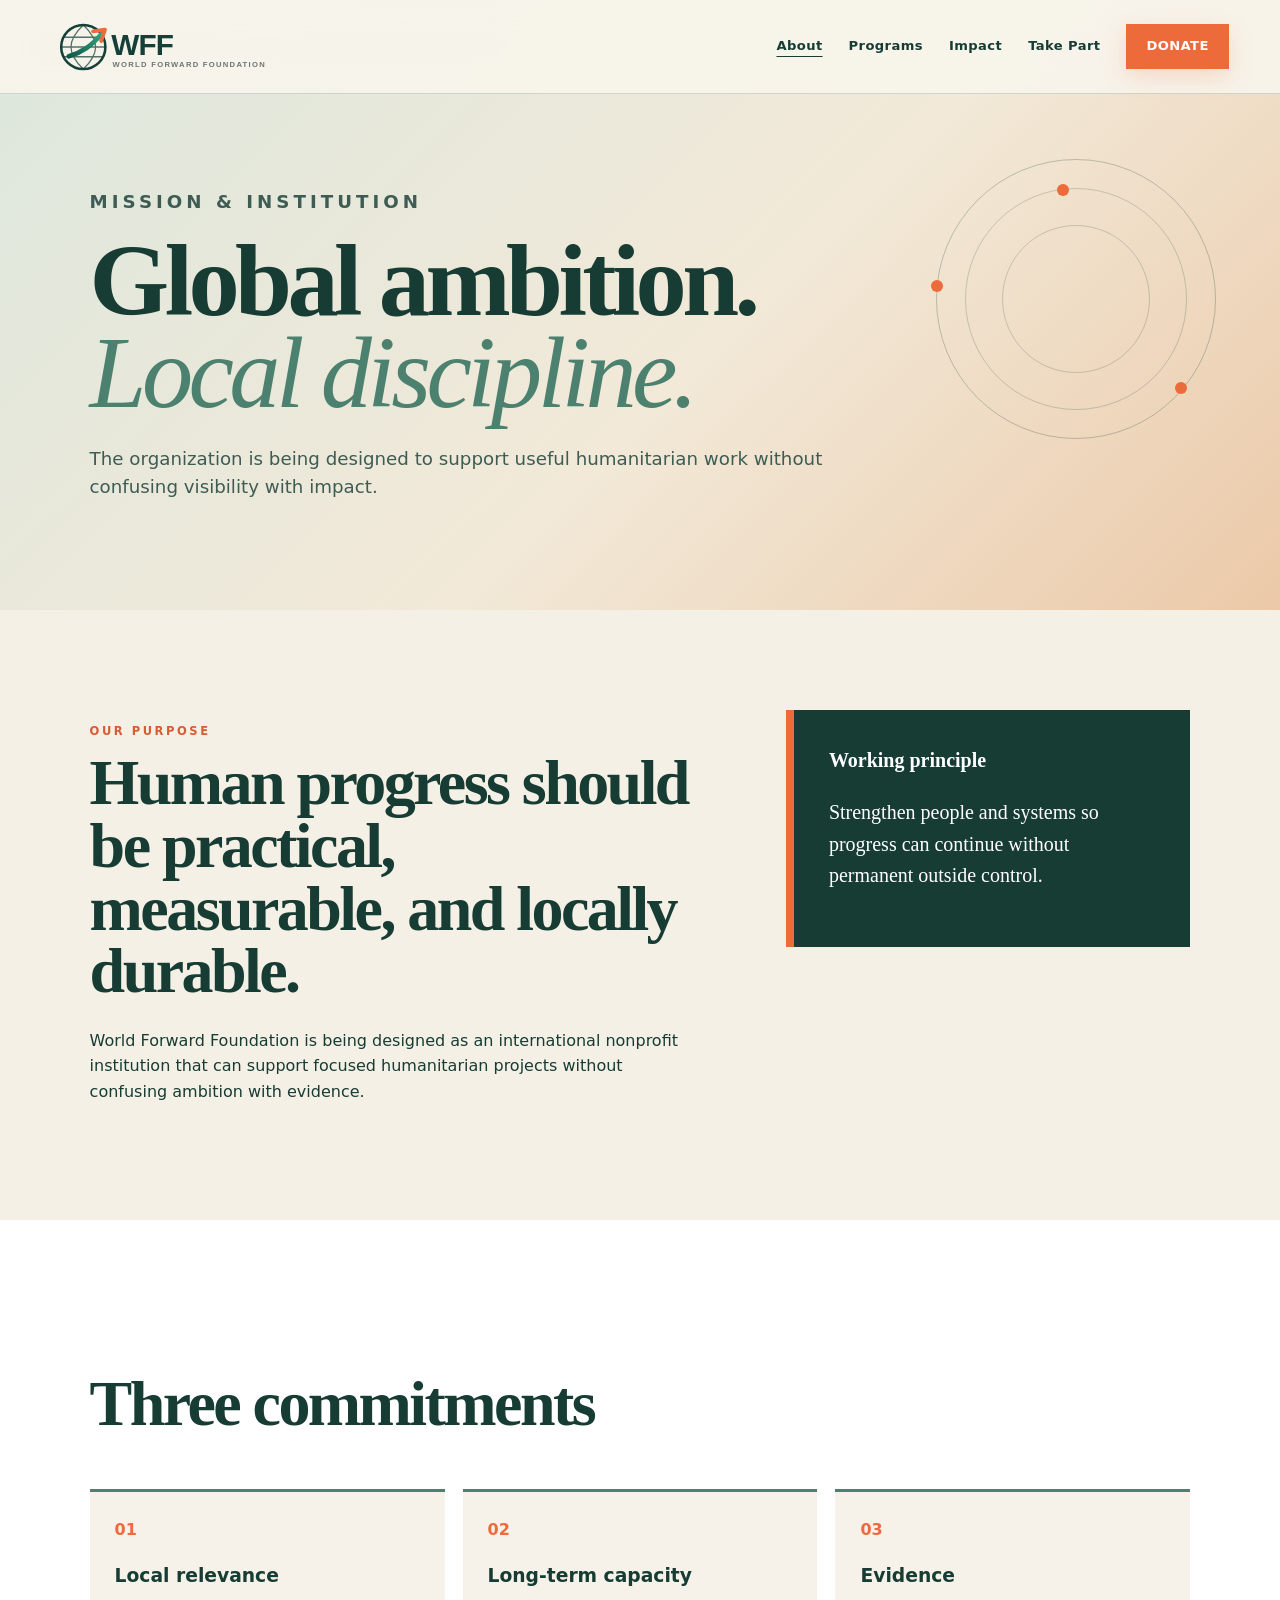
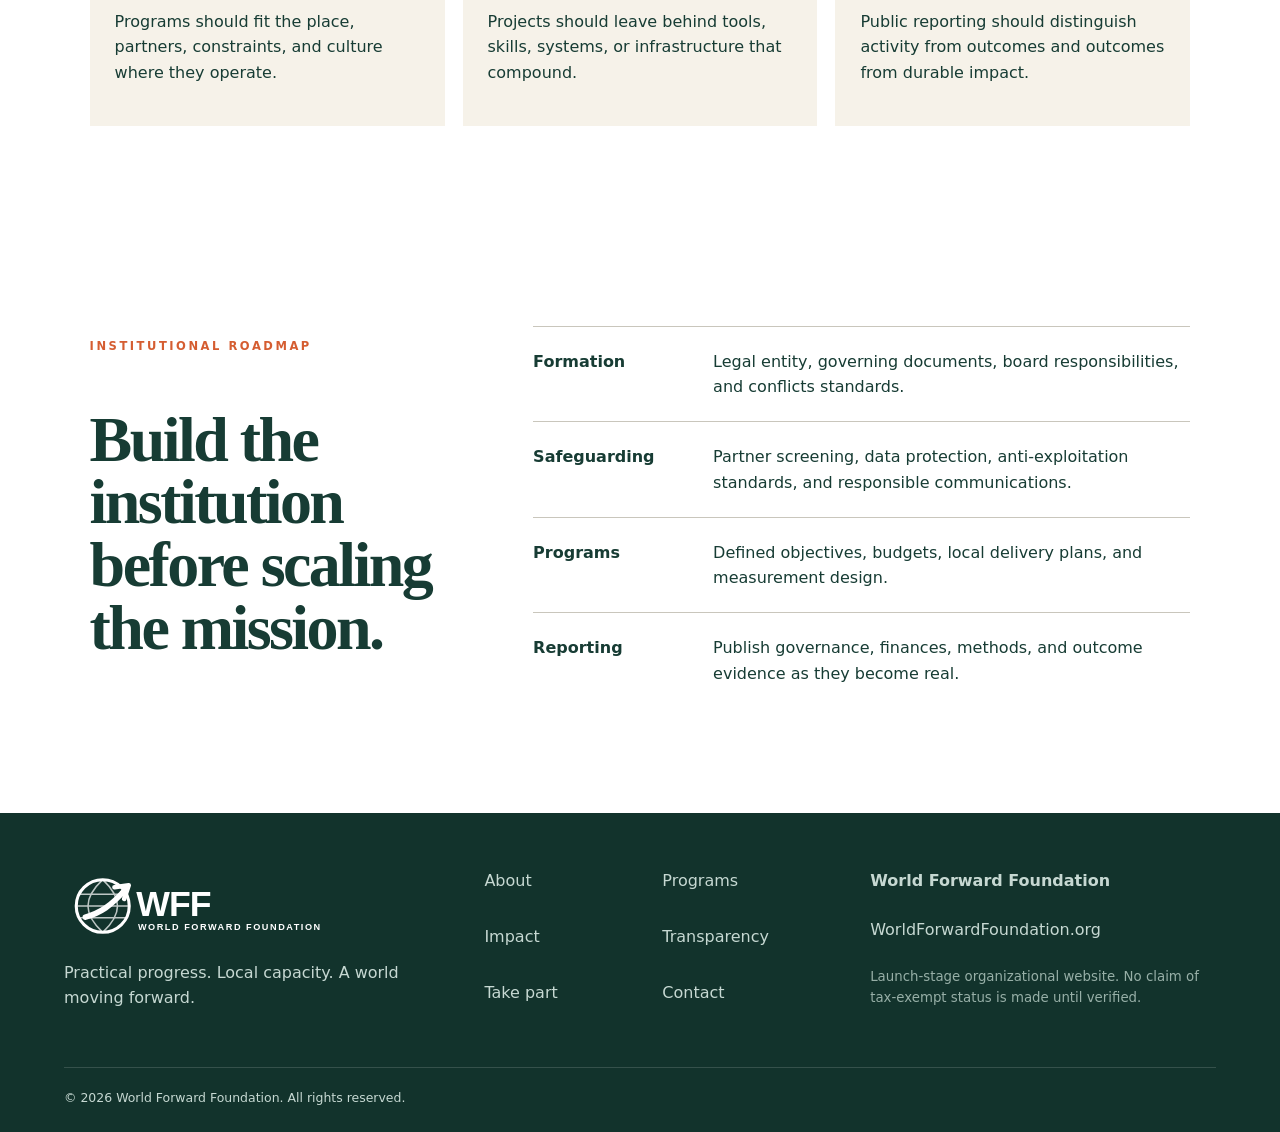
==== about/index.html @ fa5ef06d "Add World Forward mission and governance page" ====
<!doctype html><html lang="en"><head><meta charset="utf-8"><meta name="viewport" content="width=device-width,initial-scale=1"><meta name="color-scheme" content="light dark"><title>About | World Forward Foundation</title><meta name="description" content="Learn the mission, operating principles, and institutional roadmap behind World Forward Foundation."><link rel="canonical" href="https://worldforwardfoundation.org/about"><meta property="og:type" content="website"><meta property="og:site_name" content="World Forward Foundation"><meta property="og:title" content="About | World Forward Foundation"><meta property="og:description" content="Learn the mission, operating principles, and institutional roadmap behind World Forward Foundation."><meta property="og:url" content="https://worldforwardfoundation.org/about"><meta name="twitter:card" content="summary"><meta name="twitter:title" content="About | World Forward Foundation"><meta name="twitter:description" content="Learn the mission, operating principles, and institutional roadmap behind World Forward Foundation."><link rel="icon" href="/assets/favicon.svg" type="image/svg+xml"><link rel="stylesheet" href="/site.css"><script type="application/ld+json">{"@context":"https://schema.org","@graph":[{"@type":["Organization","NGO"],"@id":"https://worldforwardfoundation.org/#organization","name":"World Forward Foundation","url":"https://worldforwardfoundation.org","description":"Learn the mission, operating principles, and institutional roadmap behind World Forward Foundation."},{"@type":"WebSite","@id":"https://worldforwardfoundation.org/#website","url":"https://worldforwardfoundation.org","name":"World Forward Foundation","publisher":{"@id":"https://worldforwardfoundation.org/#organization"}},{"@type":"WebPage","@id":"https://worldforwardfoundation.org/about#webpage","url":"https://worldforwardfoundation.org/about","name":"About | World Forward Foundation","isPartOf":{"@id":"https://worldforwardfoundation.org/#website"},"about":{"@id":"https://worldforwardfoundation.org/#organization"}}]}</script></head><body class="wff"><a class="skip" href="#main">Skip to content</a><header class="global-header"><a class="logo-link" href="/" aria-label="World Forward Foundation home"><img src="/assets/wff-logo.svg" alt="World Forward Foundation"></a><nav aria-label="Primary"><a href="/about" aria-current="page">About</a><a href="/initiatives">Programs</a><a href="/impact">Impact</a><a href="/get-involved">Take Part</a><a class="donate" href="/donate">Donate</a></nav><button class="menu" aria-label="Open navigation" aria-expanded="false">☰</button></header><main id="main"><section class="page-hero"><div class="hero-media" aria-hidden="true"></div><div class="hero-copy"><p class="kicker">MISSION & INSTITUTION</p><h1>Global ambition.<br><em>Local discipline.</em></h1><p>The organization is being designed to support useful humanitarian work without confusing visibility with impact.</p></div><div class="orbit" aria-hidden="true"><i></i><i></i><i></i></div></section><section class="content-grid"><article><p class="eyebrow">OUR PURPOSE</p><h2>Human progress should be practical, measurable, and locally durable.</h2><p>World Forward Foundation is being designed as an international nonprofit institution that can support focused humanitarian projects without confusing ambition with evidence.</p></article><aside class="principle-card"><b>Working principle</b><p>Strengthen people and systems so progress can continue without permanent outside control.</p></aside></section><section class="editorial"><h2>Three commitments</h2><div class="three"><article><span>01</span><h3>Local relevance</h3><p>Programs should fit the place, partners, constraints, and culture where they operate.</p></article><article><span>02</span><h3>Long-term capacity</h3><p>Projects should leave behind tools, skills, systems, or infrastructure that compound.</p></article><article><span>03</span><h3>Evidence</h3><p>Public reporting should distinguish activity from outcomes and outcomes from durable impact.</p></article></div></section><section class="governance"><div><p class="eyebrow">INSTITUTIONAL ROADMAP</p><h2>Build the institution before scaling the mission.</h2></div><ol><li><b>Formation</b><span>Legal entity, governing documents, board responsibilities, and conflicts standards.</span></li><li><b>Safeguarding</b><span>Partner screening, data protection, anti-exploitation standards, and responsible communications.</span></li><li><b>Programs</b><span>Defined objectives, budgets, local delivery plans, and measurement design.</span></li><li><b>Reporting</b><span>Publish governance, finances, methods, and outcome evidence as they become real.</span></li></ol></section></main><footer class="global-footer"><div class="footer-brand"><img src="/assets/wff-logo.svg" alt=""><p>Practical progress. Local capacity. A world moving forward.</p></div><nav aria-label="Footer"><a href="/about">About</a><a href="/initiatives">Programs</a><a href="/impact">Impact</a><a href="/transparency">Transparency</a><a href="/get-involved">Take part</a><a href="/contact">Contact</a></nav><div class="footer-note"><b>World Forward Foundation</b><span>WorldForwardFoundation.org</span><small>Launch-stage organizational website. No claim of tax-exempt status is made until verified.</small></div><p class="copyright">© 2026 World Forward Foundation. All rights reserved.</p></footer><script src="/site.js" defer></script></body></html>
---- site.css ----
*{box-sizing:border-box}html{scroll-behavior:smooth}body{margin:0;background:#f4f0e6;color:#173c34;font-family:Inter,ui-sans-serif,system-ui,-apple-system,"Segoe UI",sans-serif;line-height:1.58}img{max-width:100%;display:block}a{color:inherit}.skip{position:absolute;left:-9999px;top:10px;background:#fff;color:#163f35;padding:10px;z-index:999}.skip:focus{left:10px}.global-header{height:94px;position:fixed;top:0;left:0;right:0;z-index:80;padding:13px 4vw;display:flex;align-items:center;justify-content:space-between;background:rgba(248,245,236,.92);backdrop-filter:blur(15px);border-bottom:1px solid rgba(21,63,55,.17)}.logo-link{width:255px}.logo-link img{height:64px;width:100%;object-fit:contain;object-position:left center}.global-header nav{display:flex;gap:26px;align-items:center}.global-header nav a{text-decoration:none;font-size:.82rem;font-weight:800;letter-spacing:.03em}.global-header nav a[aria-current=page]{text-decoration:underline;text-underline-offset:6px}.global-header .donate{background:#ed6a3a;color:#fff;padding:12px 20px;text-transform:uppercase;box-shadow:0 8px 24px rgba(237,106,58,.2)}.menu{display:none;background:0;border:0;color:#173c34;font-size:1.6rem}.page-hero{min-height:63vh;padding:170px 7vw 90px;position:relative;overflow:hidden;display:flex;align-items:end;background:#dfeae2}.page-hero.home-hero{min-height:100vh;background:#e9ede3}.hero-media{position:absolute;inset:0;background:linear-gradient(135deg,#dce7dd 0%,#f2e9d8 56%,#ebc9a8 100%)}.home-hero .hero-media{background-image:linear-gradient(90deg,rgba(244,240,230,.97) 0%,rgba(244,240,230,.82) 44%,rgba(244,240,230,.12) 77%),url('https://commons.wikimedia.org/wiki/Special:Redirect/file/Learning%20in%20Africa.jpg?width=1800');background-size:cover;background-position:center}.hero-copy{position:relative;z-index:2;max-width:930px}.kicker,.eyebrow{font-size:.72rem;letter-spacing:.22em;font-weight:900;text-transform:uppercase;color:#d55d31}.page-hero h1{font-family:Georgia,"Times New Roman",serif;font-size:clamp(3.8rem,8vw,8.4rem);line-height:.9;letter-spacing:-.045em;margin:18px 0 25px}.page-hero h1 em{font-weight:400;color:#4c816f}.page-hero p{font-size:1.14rem;max-width:740px;color:#3e5c54}.hero-actions,.cta-band>div{display:flex;gap:12px;flex-wrap:wrap;margin-top:26px}.button{display:inline-flex;align-items:center;justify-content:center;padding:14px 20px;text-decoration:none;font-weight:900;border:1px solid transparent;cursor:pointer}.button.ink{background:#173c34;color:#fff}.button.orange{background:#ed6a3a;color:#fff}.button.line{border-color:#173c34}.button.paper{background:#f4f0e6;color:#173c34}.button.ghost{border-color:rgba(255,255,255,.65);color:#fff}.orbit{position:absolute;right:5vw;top:26%;width:280px;height:280px;border:1px solid rgba(23,60,52,.25);border-radius:50%;animation:spin 24s linear infinite}.orbit:before,.orbit:after{content:"";position:absolute;inset:28px;border:1px solid rgba(23,60,52,.2);border-radius:50%}.orbit:after{inset:65px}.orbit i{position:absolute;width:12px;height:12px;background:#ed6a3a;border-radius:50%}.orbit i:nth-child(1){top:24px;left:120px}.orbit i:nth-child(2){bottom:44px;right:28px}.orbit i:nth-child(3){top:120px;left:-6px}.manifesto{padding:115px 7vw;max-width:1400px}.manifesto h2,.field-note h2,.map-section h2,.cta-band h2,.content-grid h2,.editorial h2,.governance h2,.initiative-index h2,.initiative-stack h2,.impact-lead h2,.status-panel h2,.donate-copy h2,.donor-standards h2,.contact-shell h2,.involve-grid h2{font-family:Georgia,"Times New Roman",serif;line-height:.98;letter-spacing:-.04em}.manifesto h2{font-size:clamp(3rem,6vw,6.4rem);margin:12px 0 25px}.manifesto>p:last-child{max-width:900px;font-size:1.2rem}.world-grid{padding:0 7vw 110px;display:grid;grid-template-columns:1.25fr .75fr .75fr;gap:16px}.world-grid article{min-height:330px;padding:30px;background:#fff;border-top:5px solid #4c816f}.world-grid .feature{background:#173c34;color:#fff;border-color:#ed6a3a}.world-grid span{color:#ed6a3a;font-weight:900}.world-grid h3{font-family:Georgia,serif;font-size:2.2rem}.field-note{padding:110px 7vw;background:#dbe9df;display:grid;grid-template-columns:1fr 1fr;gap:8vw}.field-note h2{font-size:clamp(3rem,5.5vw,5.7rem)}blockquote{font-family:Georgia,serif;font-size:clamp(1.8rem,3vw,3.2rem);line-height:1.25;margin:0;color:#355e52}.map-section{padding:110px 7vw;display:grid;grid-template-columns:1fr 1fr;gap:7vw;align-items:center}.map-visual{height:540px;border-radius:50%;position:relative;background:radial-gradient(circle at 45% 48%,#5c8d7a 0 2%,transparent 2.5%),radial-gradient(circle at 64% 35%,#5c8d7a 0 1.2%,transparent 1.8%),radial-gradient(circle at 32% 62%,#5c8d7a 0 1.4%,transparent 2%),radial-gradient(circle,#dbe6d7 0 58%,transparent 59%),repeating-radial-gradient(circle,#173c3418 0 1px,transparent 1px 26px);border:1px solid #769587}.pulse{position:absolute;width:12px;height:12px;background:#ed6a3a;border-radius:50%;box-shadow:0 0 0 0 rgba(237,106,58,.45);animation:pulse 2.6s infinite}.p1{top:29%;left:54%}.p2{top:48%;left:68%}.p3{top:61%;left:37%}.p4{top:38%;left:27%}.map-section h2{font-size:clamp(3rem,5vw,5.6rem)}.text-link{font-weight:900;text-decoration:none;border-bottom:2px solid currentColor;padding-bottom:4px}.cta-band{padding:110px 7vw;background:#173c34;color:#fff}.cta-band h2{font-size:clamp(3rem,6.5vw,6.7rem);max-width:1100px}.content-grid,.impact-lead,.initiative-index{padding:100px 7vw;display:grid;grid-template-columns:1.2fr .8fr;gap:7vw;align-items:start}.content-grid h2,.impact-lead h2,.initiative-index h2{font-size:clamp(3rem,5vw,5.8rem);margin:12px 0 25px}.principle-card{background:#173c34;color:#fff;padding:35px;border-left:8px solid #ed6a3a;font-family:Georgia,serif;font-size:1.25rem}.editorial,.governance,.donor-standards{padding:100px 7vw;background:#fff}.editorial>h2,.governance h2,.donor-standards h2{font-size:clamp(3rem,5vw,5.5rem)}.three{display:grid;grid-template-columns:repeat(3,1fr);gap:18px}.three article{padding:25px;border-top:3px solid #4c816f;background:#f6f2e9}.three span{color:#ed6a3a;font-weight:900}.governance{display:grid;grid-template-columns:.7fr 1.3fr;gap:7vw}.governance ol{list-style:none;padding:0;margin:0}.governance li{display:grid;grid-template-columns:160px 1fr;gap:20px;padding:22px 0;border-top:1px solid #c9c6bc}.initiative-stack{padding:0 7vw 110px}.initiative-stack article{display:grid;grid-template-columns:110px 1fr;gap:30px;padding:45px 0;border-top:1px solid #789487}.initiative-stack article>span{font-family:Georgia,serif;font-size:3rem;color:#ed6a3a}.initiative-stack h2{font-size:clamp(2.3rem,4vw,4.8rem);margin:0 0 12px}.metric-model{display:grid;grid-template-columns:repeat(5,1fr);padding:0 7vw 100px}.metric-model article{padding:28px;border-top:4px solid #4c816f;border-right:1px solid #bdc8c0}.metric-model b{font-family:Georgia,serif;font-size:3.5rem;color:#ed6a3a}.status-panel{padding:90px 7vw;background:#173c34;color:#fff;display:grid;grid-template-columns:1fr 1fr;gap:7vw}.status-panel h2{font-size:clamp(3rem,6vw,6rem)}.status-list p{display:flex;justify-content:space-between;gap:20px;border-top:1px solid rgba(255,255,255,.3);padding:18px 0}.status-list span{color:#d7e4df}.document-grid{padding:20px 7vw 100px;display:grid;grid-template-columns:repeat(2,1fr);gap:16px}.document-grid article{padding:30px;background:#fff;border-top:4px solid #4c816f}.document-grid span{display:inline-block;margin-top:18px;color:#d55d31;font-weight:800}.involve-grid{padding:100px 7vw;display:grid;grid-template-columns:repeat(3,1fr);gap:16px}.involve-grid article{padding:32px;background:#fff;border-top:5px solid #ed6a3a}.involve-grid h2{font-size:clamp(2.1rem,3vw,3.4rem)}.donate-shell,.contact-shell{padding:110px 7vw;display:grid;grid-template-columns:1fr 1fr;gap:7vw;align-items:start}.donate-copy h2,.contact-shell h2{font-size:clamp(3rem,5vw,5.8rem);margin:10px 0 25px}.compliance{margin:30px 0;padding:22px;background:#fff;border-left:6px solid #ed6a3a}.donation-preview{background:#173c34;color:#fff;padding:35px;box-shadow:0 30px 80px rgba(23,60,52,.18)}.donation-preview h3{font-family:Georgia,serif;font-size:2rem}.amounts{display:grid;grid-template-columns:repeat(4,1fr);gap:8px;margin:18px 0}.amounts button,.donation-preview input{padding:13px;border:1px solid rgba(255,255,255,.3);background:rgba(255,255,255,.07);color:#fff}.donation-preview label{display:grid;gap:7px}.donation-preview .button{width:100%;margin-top:18px}.donation-preview small{display:block;margin-top:14px;color:#afc4bc}.contact-notes{margin-top:35px}.contact-notes p{padding:15px 0;border-top:1px solid #b7c3bb}.contact-form{display:grid;gap:16px;background:#fff;padding:35px}.contact-form label{font-weight:800;font-size:.82rem}.contact-form input,.contact-form select,.contact-form textarea{width:100%;margin-top:7px;padding:13px;border:1px solid #aebbb4;background:#fbfaf7}.form-status{font-size:.8rem;color:#66756e}.global-footer{padding:55px 5vw 25px;background:#12332c;color:#c6d8d2;display:grid;grid-template-columns:1.1fr 1fr 1fr;gap:40px}.footer-brand img{width:265px;filter:brightness(0) invert(1)}.footer-brand p{max-width:370px}.global-footer nav{display:grid;grid-template-columns:1fr 1fr;gap:10px}.global-footer nav a{text-decoration:none}.footer-note{display:grid;gap:6px}.footer-note small{max-width:390px;color:#97afa7}.copyright{grid-column:1/-1;border-top:1px solid rgba(255,255,255,.15);padding-top:20px;margin:0;font-size:.78rem}@keyframes spin{to{transform:rotate(360deg)}}@keyframes pulse{70%{box-shadow:0 0 0 18px rgba(237,106,58,0)}}@media(max-width:900px){.global-header nav{display:none;position:absolute;top:94px;left:0;right:0;padding:25px 6vw;background:#f4f0e6;flex-direction:column;align-items:flex-start}.global-header nav.open{display:flex}.menu{display:block}.page-hero{padding-top:150px}.orbit{opacity:.35;right:-120px}.world-grid,.field-note,.map-section,.content-grid,.governance,.status-panel,.donate-shell,.contact-shell,.impact-lead,.initiative-index{grid-template-columns:1fr}.world-grid,.three,.involve-grid{grid-template-columns:1fr}.metric-model{grid-template-columns:1fr 1fr}.global-footer{grid-template-columns:1fr}.document-grid{grid-template-columns:1fr}.logo-link{width:225px}}@media(max-width:580px){.page-hero h1{font-size:clamp(3.3rem,17vw,5.5rem)}.manifesto,.editorial,.governance,.donor-standards,.content-grid,.impact-lead,.initiative-index,.donate-shell,.contact-shell{padding:75px 6vw}.initiative-stack{padding:0 6vw 75px}.initiative-stack article{grid-template-columns:55px 1fr;gap:14px}.metric-model{grid-template-columns:1fr}.amounts{grid-template-columns:1fr 1fr}.global-footer nav{grid-template-columns:1fr 1fr}.logo-link{width:200px}}@media(prefers-reduced-motion:reduce){html{scroll-behavior:auto}.orbit,.pulse{animation:none}}.field-mosaic{display:grid;grid-template-columns:1.15fr .85fr;gap:16px;padding:0 7vw 110px}.field-mosaic figure{margin:0;position:relative;overflow:hidden;min-height:520px}.field-mosaic figure:last-child{min-height:430px;align-self:end}.field-mosaic img{width:100%;height:100%;position:absolute;inset:0;object-fit:cover;filter:saturate(.88) contrast(1.02)}.field-mosaic figcaption{position:absolute;left:20px;bottom:20px;background:#f4f0e6;padding:10px 13px;font-weight:800;color:#173c34}@media(max-width:900px){.field-mosaic{grid-template-columns:1fr}.field-mosaic figure,.field-mosaic figure:last-child{min-height:420px}}
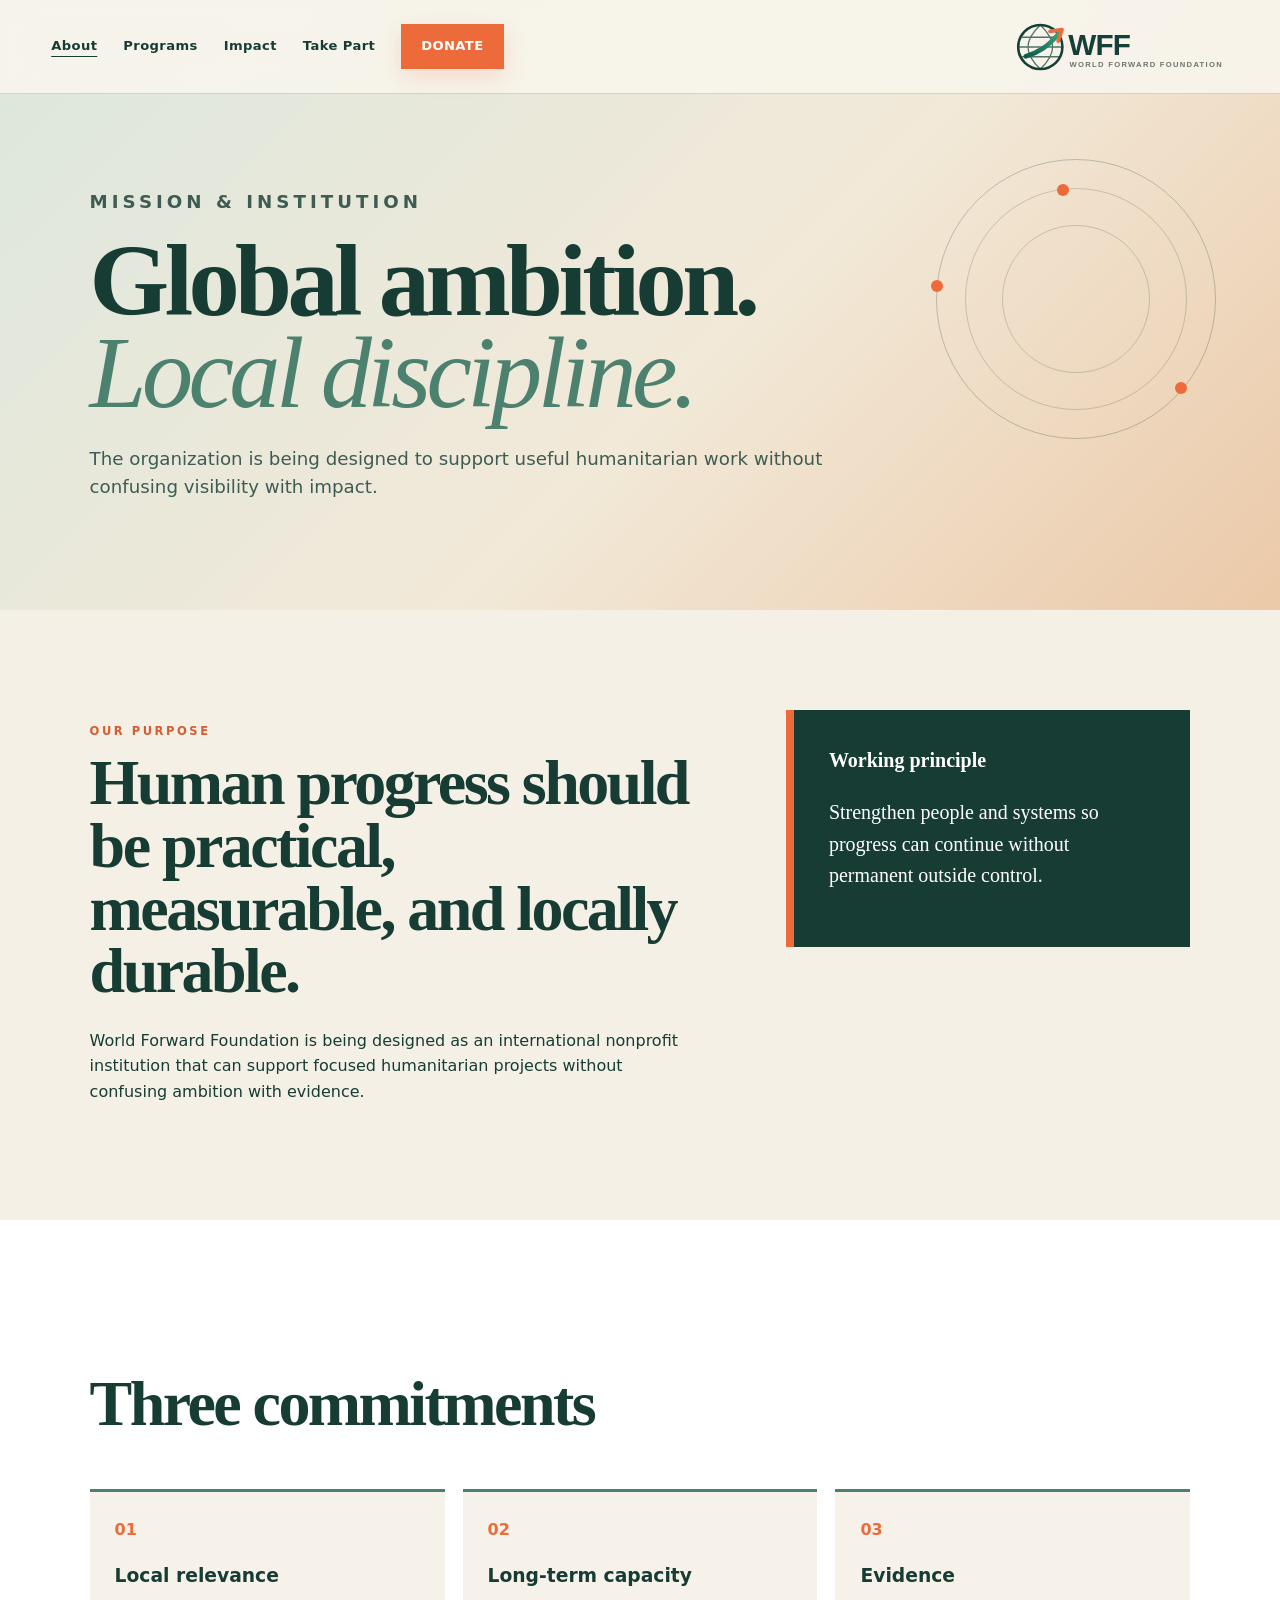
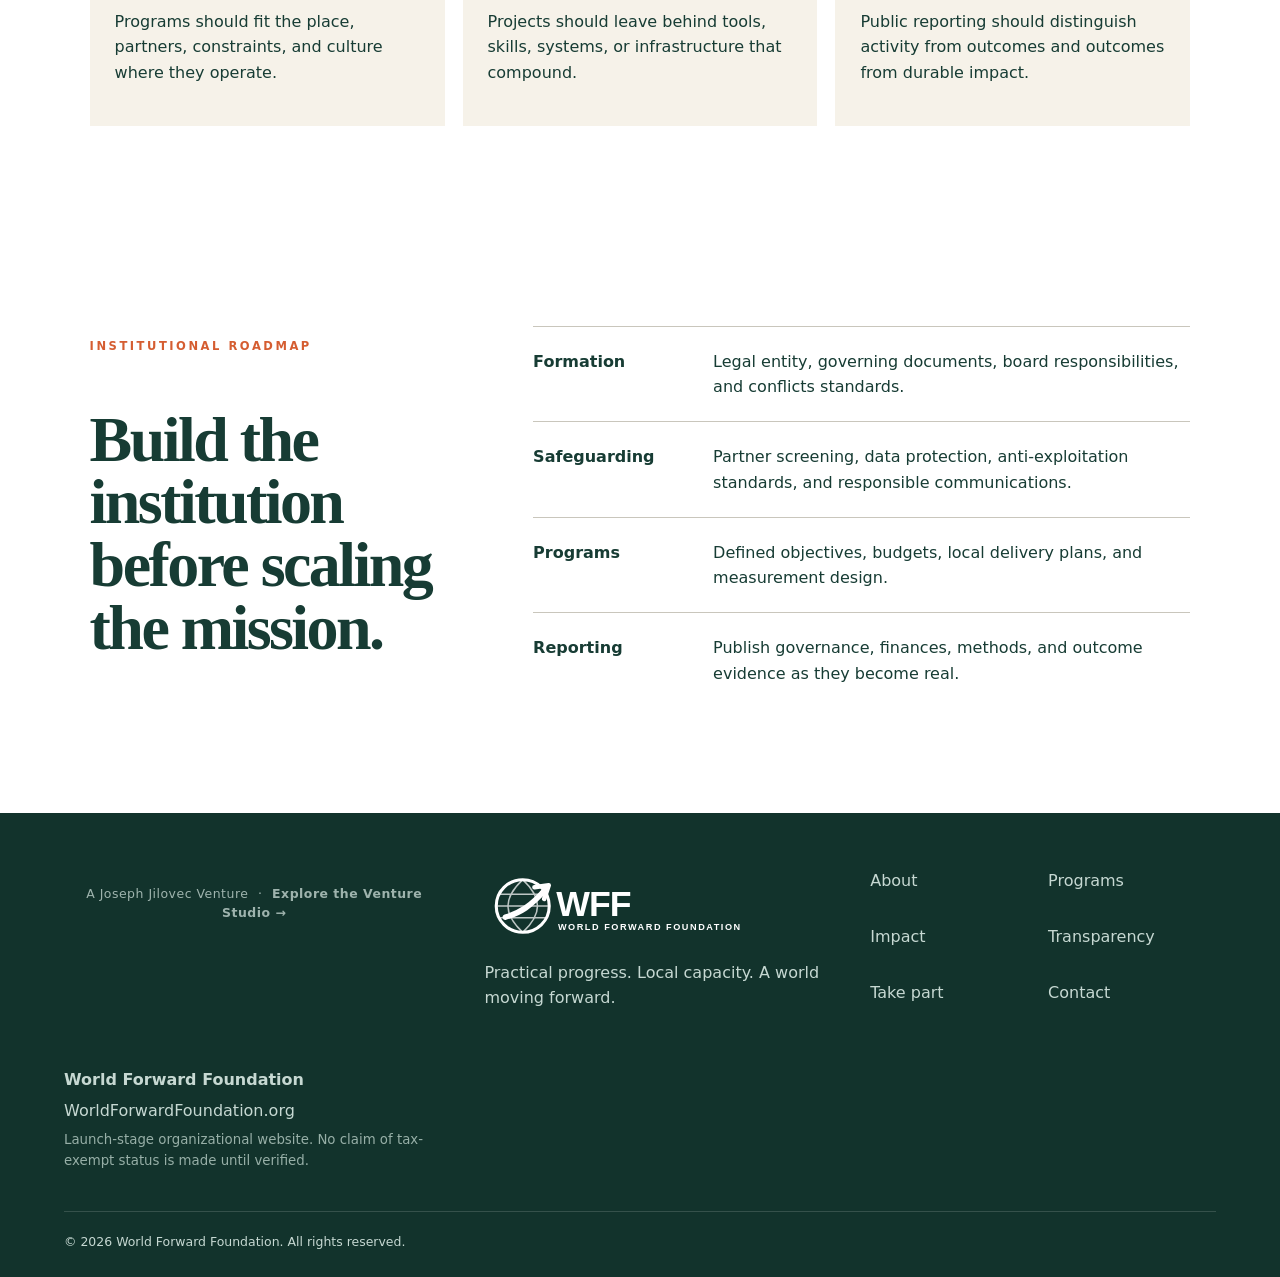
==== commit b2beccb5: "Add Joseph Jilovec venture studio footer navigation" ====
--- a/about/index.html
+++ b/about/index.html
@@ -1 +1,3 @@
-<!doctype html><html lang="en"><head><meta charset="utf-8"><meta name="viewport" content="width=device-width,initial-scale=1"><meta name="color-scheme" content="light dark"><title>About | World Forward Foundation</title><meta name="description" content="Learn the mission, operating principles, and institutional roadmap behind World Forward Foundation."><link rel="canonical" href="https://worldforwardfoundation.org/about"><meta property="og:type" content="website"><meta property="og:site_name" content="World Forward Foundation"><meta property="og:title" content="About | World Forward Foundation"><meta property="og:description" content="Learn the mission, operating principles, and institutional roadmap behind World Forward Foundation."><meta property="og:url" content="https://worldforwardfoundation.org/about"><meta name="twitter:card" content="summary"><meta name="twitter:title" content="About | World Forward Foundation"><meta name="twitter:description" content="Learn the mission, operating principles, and institutional roadmap behind World Forward Foundation."><link rel="icon" href="/assets/favicon.svg" type="image/svg+xml"><link rel="stylesheet" href="/site.css"><script type="application/ld+json">{"@context":"https://schema.org","@graph":[{"@type":["Organization","NGO"],"@id":"https://worldforwardfoundation.org/#organization","name":"World Forward Foundation","url":"https://worldforwardfoundation.org","description":"Learn the mission, operating principles, and institutional roadmap behind World Forward Foundation."},{"@type":"WebSite","@id":"https://worldforwardfoundation.org/#website","url":"https://worldforwardfoundation.org","name":"World Forward Foundation","publisher":{"@id":"https://worldforwardfoundation.org/#organization"}},{"@type":"WebPage","@id":"https://worldforwardfoundation.org/about#webpage","url":"https://worldforwardfoundation.org/about","name":"About | World Forward Foundation","isPartOf":{"@id":"https://worldforwardfoundation.org/#website"},"about":{"@id":"https://worldforwardfoundation.org/#organization"}}]}</script></head><body class="wff"><a class="skip" href="#main">Skip to content</a><header class="global-header"><a class="logo-link" href="/" aria-label="World Forward Foundation home"><img src="/assets/wff-logo.svg" alt="World Forward Foundation"></a><nav aria-label="Primary"><a href="/about" aria-current="page">About</a><a href="/initiatives">Programs</a><a href="/impact">Impact</a><a href="/get-involved">Take Part</a><a class="donate" href="/donate">Donate</a></nav><button class="menu" aria-label="Open navigation" aria-expanded="false">☰</button></header><main id="main"><section class="page-hero"><div class="hero-media" aria-hidden="true"></div><div class="hero-copy"><p class="kicker">MISSION & INSTITUTION</p><h1>Global ambition.<br><em>Local discipline.</em></h1><p>The organization is being designed to support useful humanitarian work without confusing visibility with impact.</p></div><div class="orbit" aria-hidden="true"><i></i><i></i><i></i></div></section><section class="content-grid"><article><p class="eyebrow">OUR PURPOSE</p><h2>Human progress should be practical, measurable, and locally durable.</h2><p>World Forward Foundation is being designed as an international nonprofit institution that can support focused humanitarian projects without confusing ambition with evidence.</p></article><aside class="principle-card"><b>Working principle</b><p>Strengthen people and systems so progress can continue without permanent outside control.</p></aside></section><section class="editorial"><h2>Three commitments</h2><div class="three"><article><span>01</span><h3>Local relevance</h3><p>Programs should fit the place, partners, constraints, and culture where they operate.</p></article><article><span>02</span><h3>Long-term capacity</h3><p>Projects should leave behind tools, skills, systems, or infrastructure that compound.</p></article><article><span>03</span><h3>Evidence</h3><p>Public reporting should distinguish activity from outcomes and outcomes from durable impact.</p></article></div></section><section class="governance"><div><p class="eyebrow">INSTITUTIONAL ROADMAP</p><h2>Build the institution before scaling the mission.</h2></div><ol><li><b>Formation</b><span>Legal entity, governing documents, board responsibilities, and conflicts standards.</span></li><li><b>Safeguarding</b><span>Partner screening, data protection, anti-exploitation standards, and responsible communications.</span></li><li><b>Programs</b><span>Defined objectives, budgets, local delivery plans, and measurement design.</span></li><li><b>Reporting</b><span>Publish governance, finances, methods, and outcome evidence as they become real.</span></li></ol></section></main><footer class="global-footer"><div class="footer-brand"><img src="/assets/wff-logo.svg" alt=""><p>Practical progress. Local capacity. A world moving forward.</p></div><nav aria-label="Footer"><a href="/about">About</a><a href="/initiatives">Programs</a><a href="/impact">Impact</a><a href="/transparency">Transparency</a><a href="/get-involved">Take part</a><a href="/contact">Contact</a></nav><div class="footer-note"><b>World Forward Foundation</b><span>WorldForwardFoundation.org</span><small>Launch-stage organizational website. No claim of tax-exempt status is made until verified.</small></div><p class="copyright">© 2026 World Forward Foundation. All rights reserved.</p></footer><script src="/site.js" defer></script></body></html>+<!doctype html><html lang="en"><head><meta charset="utf-8"><meta name="viewport" content="width=device-width,initial-scale=1"><meta name="color-scheme" content="light dark"><title>About | World Forward Foundation</title><meta name="description" content="Learn the mission, operating principles, and institutional roadmap behind World Forward Foundation."><link rel="canonical" href="https://worldforwardfoundation.org/about"><meta property="og:type" content="website"><meta property="og:site_name" content="World Forward Foundation"><meta property="og:title" content="About | World Forward Foundation"><meta property="og:description" content="Learn the mission, operating principles, and institutional roadmap behind World Forward Foundation."><meta property="og:url" content="https://worldforwardfoundation.org/about"><meta name="twitter:card" content="summary"><meta name="twitter:title" content="About | World Forward Foundation"><meta name="twitter:description" content="Learn the mission, operating principles, and institutional roadmap behind World Forward Foundation."><link rel="icon" href="/assets/favicon.svg" type="image/svg+xml"><link rel="stylesheet" href="/site.css"><script type="application/ld+json">{"@context":"https://schema.org","@graph":[{"@type":["Organization","NGO"],"@id":"https://worldforwardfoundation.org/#organization","name":"World Forward Foundation","url":"https://worldforwardfoundation.org","description":"Learn the mission, operating principles, and institutional roadmap behind World Forward Foundation."},{"@type":"WebSite","@id":"https://worldforwardfoundation.org/#website","url":"https://worldforwardfoundation.org","name":"World Forward Foundation","publisher":{"@id":"https://worldforwardfoundation.org/#organization"}},{"@type":"WebPage","@id":"https://worldforwardfoundation.org/about#webpage","url":"https://worldforwardfoundation.org/about","name":"About | World Forward Foundation","isPartOf":{"@id":"https://worldforwardfoundation.org/#website"},"about":{"@id":"https://worldforwardfoundation.org/#organization"}}]}</script></head><body class="wff"><a class="skip" href="#main">Skip to content</a><header class="global-header"><a class="logo-link" href="/" aria-label="World Forward Foundation home"><img src="/assets/wff-logo.svg" alt="World Forward Foundation"></a><nav aria-label="Primary"><a href="/about" aria-current="page">About</a><a href="/initiatives">Programs</a><a href="/impact">Impact</a><a href="/get-involved">Take Part</a><a class="donate" href="/donate">Donate</a></nav><button class="menu" aria-label="Open navigation" aria-expanded="false">☰</button></header><main id="main"><section class="page-hero"><div class="hero-media" aria-hidden="true"></div><div class="hero-copy"><p class="kicker">MISSION & INSTITUTION</p><h1>Global ambition.<br><em>Local discipline.</em></h1><p>The organization is being designed to support useful humanitarian work without confusing visibility with impact.</p></div><div class="orbit" aria-hidden="true"><i></i><i></i><i></i></div></section><section class="content-grid"><article><p class="eyebrow">OUR PURPOSE</p><h2>Human progress should be practical, measurable, and locally durable.</h2><p>World Forward Foundation is being designed as an international nonprofit institution that can support focused humanitarian projects without confusing ambition with evidence.</p></article><aside class="principle-card"><b>Working principle</b><p>Strengthen people and systems so progress can continue without permanent outside control.</p></aside></section><section class="editorial"><h2>Three commitments</h2><div class="three"><article><span>01</span><h3>Local relevance</h3><p>Programs should fit the place, partners, constraints, and culture where they operate.</p></article><article><span>02</span><h3>Long-term capacity</h3><p>Projects should leave behind tools, skills, systems, or infrastructure that compound.</p></article><article><span>03</span><h3>Evidence</h3><p>Public reporting should distinguish activity from outcomes and outcomes from durable impact.</p></article></div></section><section class="governance"><div><p class="eyebrow">INSTITUTIONAL ROADMAP</p><h2>Build the institution before scaling the mission.</h2></div><ol><li><b>Formation</b><span>Legal entity, governing documents, board responsibilities, and conflicts standards.</span></li><li><b>Safeguarding</b><span>Partner screening, data protection, anti-exploitation standards, and responsible communications.</span></li><li><b>Programs</b><span>Defined objectives, budgets, local delivery plans, and measurement design.</span></li><li><b>Reporting</b><span>Publish governance, finances, methods, and outcome evidence as they become real.</span></li></ol></section></main><footer class="global-footer">
+<div class="jj-venture-nav" style="margin:0 auto 1.5rem;padding:1rem 0;text-align:center;font-size:.78rem;letter-spacing:.04em;opacity:.78"><a href="https://www.josephjilovec.com/ventures" style="color:inherit;text-decoration:none">A Joseph Jilovec Venture</a><span aria-hidden="true" style="margin:0 .6rem">·</span><a href="https://www.josephjilovec.com/ventures" style="color:inherit;text-decoration:none;font-weight:600">Explore the Venture Studio →</a></div>
+<div class="footer-brand"><img src="/assets/wff-logo.svg" alt=""><p>Practical progress. Local capacity. A world moving forward.</p></div><nav aria-label="Footer"><a href="/about">About</a><a href="/initiatives">Programs</a><a href="/impact">Impact</a><a href="/transparency">Transparency</a><a href="/get-involved">Take part</a><a href="/contact">Contact</a></nav><div class="footer-note"><b>World Forward Foundation</b><span>WorldForwardFoundation.org</span><small>Launch-stage organizational website. No claim of tax-exempt status is made until verified.</small></div><p class="copyright">© 2026 World Forward Foundation. All rights reserved.</p></footer><script src="/site.js" defer></script></body></html>
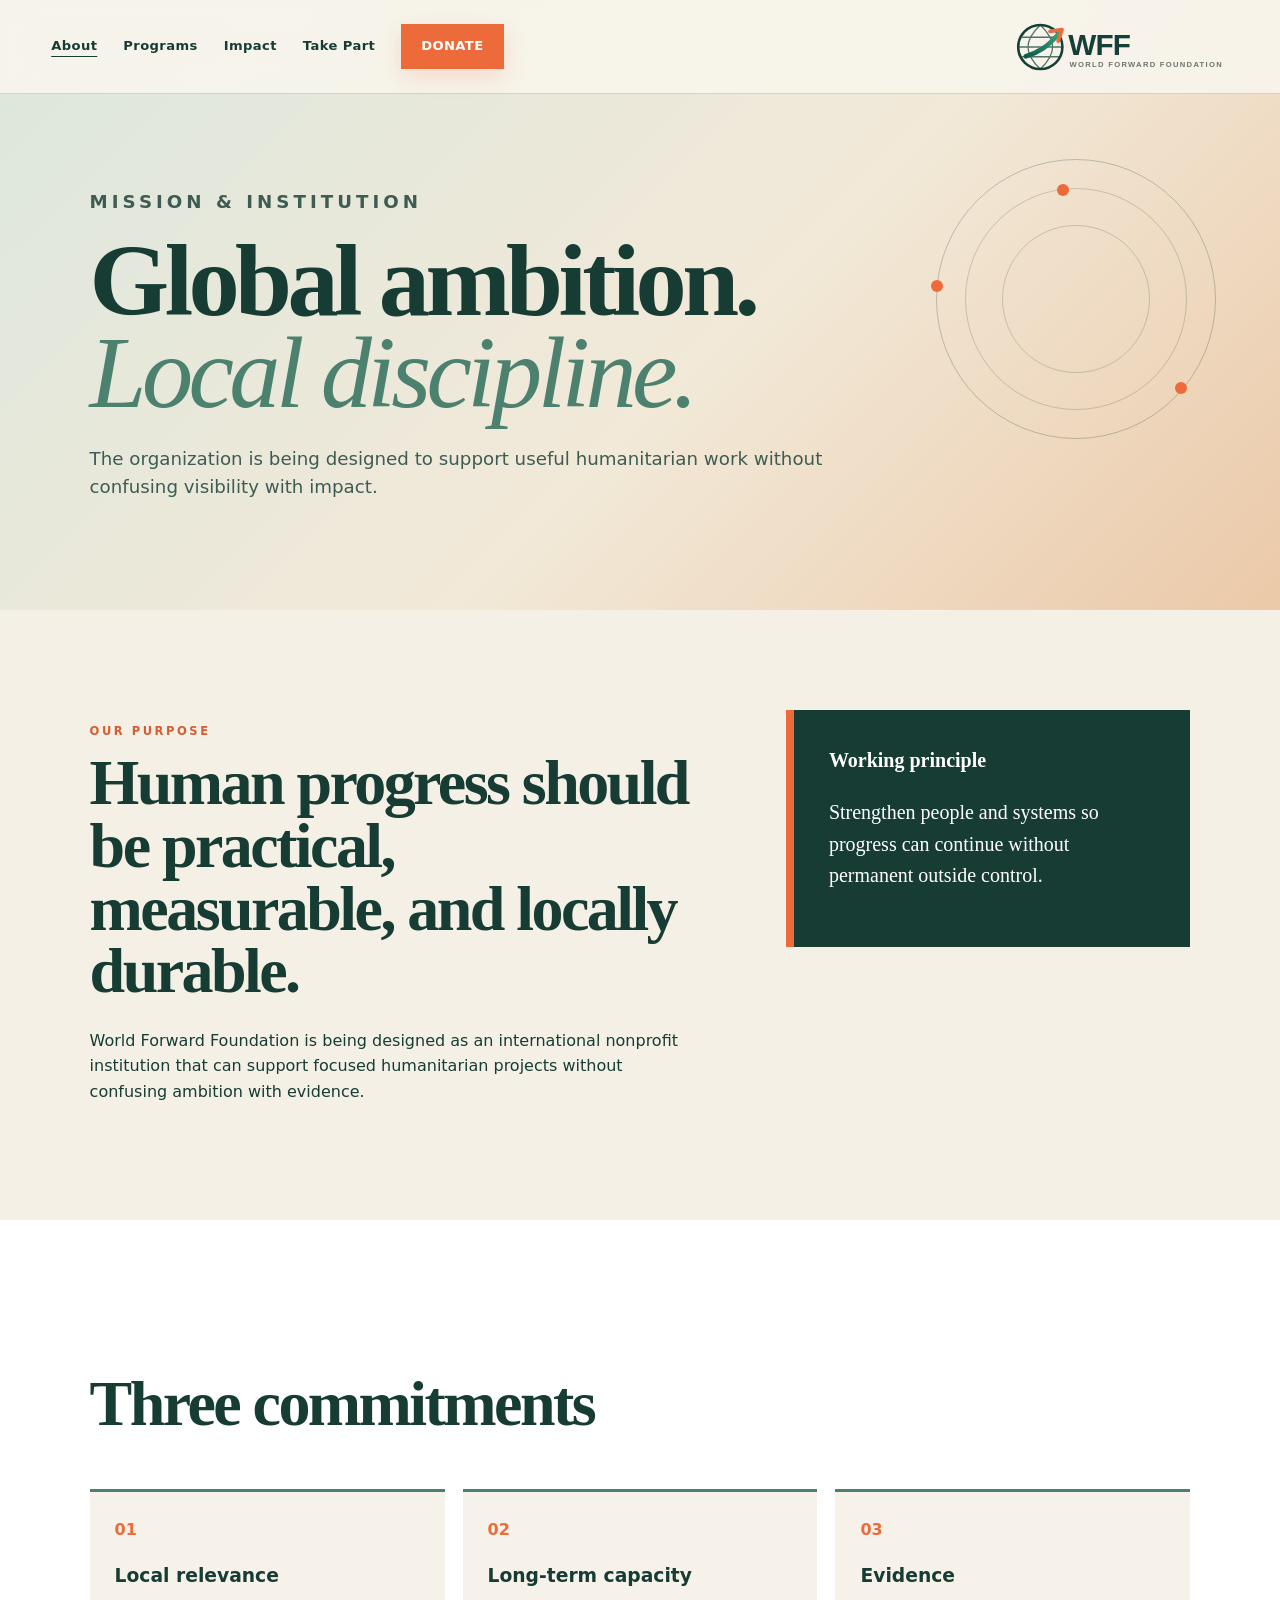
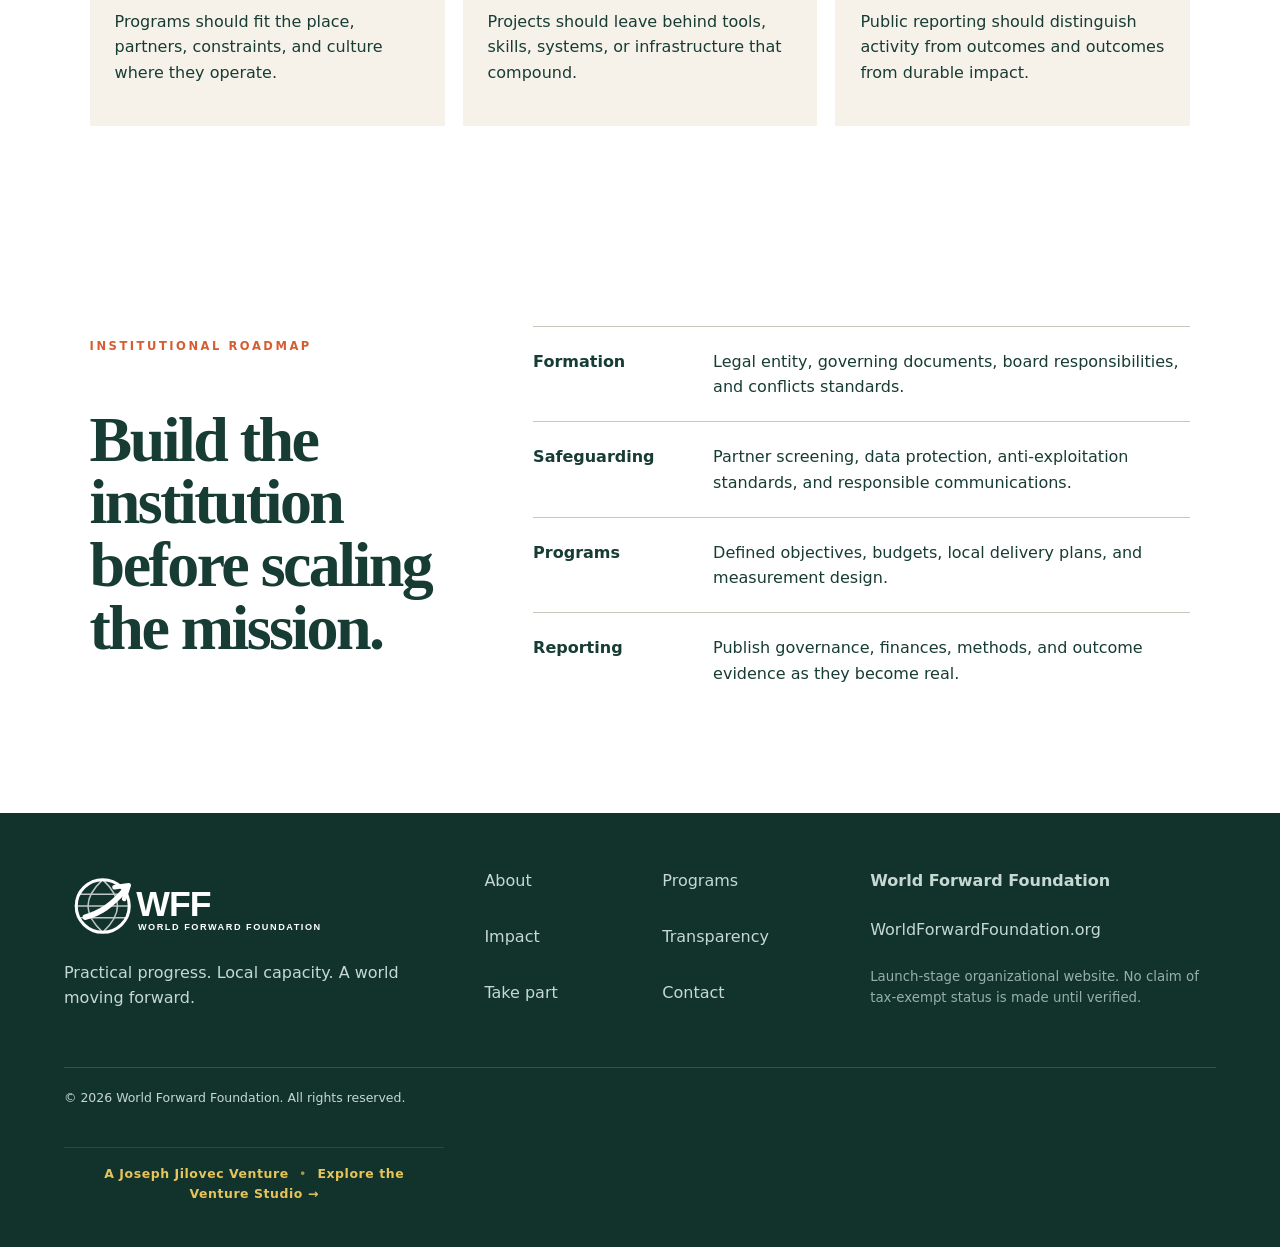
==== commit 78c1c526: "Move venture studio navigation to footer bottom" ====
--- a/about/index.html
+++ b/about/index.html
@@ -1,3 +1,3 @@
 <!doctype html><html lang="en"><head><meta charset="utf-8"><meta name="viewport" content="width=device-width,initial-scale=1"><meta name="color-scheme" content="light dark"><title>About | World Forward Foundation</title><meta name="description" content="Learn the mission, operating principles, and institutional roadmap behind World Forward Foundation."><link rel="canonical" href="https://worldforwardfoundation.org/about"><meta property="og:type" content="website"><meta property="og:site_name" content="World Forward Foundation"><meta property="og:title" content="About | World Forward Foundation"><meta property="og:description" content="Learn the mission, operating principles, and institutional roadmap behind World Forward Foundation."><meta property="og:url" content="https://worldforwardfoundation.org/about"><meta name="twitter:card" content="summary"><meta name="twitter:title" content="About | World Forward Foundation"><meta name="twitter:description" content="Learn the mission, operating principles, and institutional roadmap behind World Forward Foundation."><link rel="icon" href="/assets/favicon.svg" type="image/svg+xml"><link rel="stylesheet" href="/site.css"><script type="application/ld+json">{"@context":"https://schema.org","@graph":[{"@type":["Organization","NGO"],"@id":"https://worldforwardfoundation.org/#organization","name":"World Forward Foundation","url":"https://worldforwardfoundation.org","description":"Learn the mission, operating principles, and institutional roadmap behind World Forward Foundation."},{"@type":"WebSite","@id":"https://worldforwardfoundation.org/#website","url":"https://worldforwardfoundation.org","name":"World Forward Foundation","publisher":{"@id":"https://worldforwardfoundation.org/#organization"}},{"@type":"WebPage","@id":"https://worldforwardfoundation.org/about#webpage","url":"https://worldforwardfoundation.org/about","name":"About | World Forward Foundation","isPartOf":{"@id":"https://worldforwardfoundation.org/#website"},"about":{"@id":"https://worldforwardfoundation.org/#organization"}}]}</script></head><body class="wff"><a class="skip" href="#main">Skip to content</a><header class="global-header"><a class="logo-link" href="/" aria-label="World Forward Foundation home"><img src="/assets/wff-logo.svg" alt="World Forward Foundation"></a><nav aria-label="Primary"><a href="/about" aria-current="page">About</a><a href="/initiatives">Programs</a><a href="/impact">Impact</a><a href="/get-involved">Take Part</a><a class="donate" href="/donate">Donate</a></nav><button class="menu" aria-label="Open navigation" aria-expanded="false">☰</button></header><main id="main"><section class="page-hero"><div class="hero-media" aria-hidden="true"></div><div class="hero-copy"><p class="kicker">MISSION & INSTITUTION</p><h1>Global ambition.<br><em>Local discipline.</em></h1><p>The organization is being designed to support useful humanitarian work without confusing visibility with impact.</p></div><div class="orbit" aria-hidden="true"><i></i><i></i><i></i></div></section><section class="content-grid"><article><p class="eyebrow">OUR PURPOSE</p><h2>Human progress should be practical, measurable, and locally durable.</h2><p>World Forward Foundation is being designed as an international nonprofit institution that can support focused humanitarian projects without confusing ambition with evidence.</p></article><aside class="principle-card"><b>Working principle</b><p>Strengthen people and systems so progress can continue without permanent outside control.</p></aside></section><section class="editorial"><h2>Three commitments</h2><div class="three"><article><span>01</span><h3>Local relevance</h3><p>Programs should fit the place, partners, constraints, and culture where they operate.</p></article><article><span>02</span><h3>Long-term capacity</h3><p>Projects should leave behind tools, skills, systems, or infrastructure that compound.</p></article><article><span>03</span><h3>Evidence</h3><p>Public reporting should distinguish activity from outcomes and outcomes from durable impact.</p></article></div></section><section class="governance"><div><p class="eyebrow">INSTITUTIONAL ROADMAP</p><h2>Build the institution before scaling the mission.</h2></div><ol><li><b>Formation</b><span>Legal entity, governing documents, board responsibilities, and conflicts standards.</span></li><li><b>Safeguarding</b><span>Partner screening, data protection, anti-exploitation standards, and responsible communications.</span></li><li><b>Programs</b><span>Defined objectives, budgets, local delivery plans, and measurement design.</span></li><li><b>Reporting</b><span>Publish governance, finances, methods, and outcome evidence as they become real.</span></li></ol></section></main><footer class="global-footer">
-<div class="jj-venture-nav" style="margin:0 auto 1.5rem;padding:1rem 0;text-align:center;font-size:.78rem;letter-spacing:.04em;opacity:.78"><a href="https://www.josephjilovec.com/ventures" style="color:inherit;text-decoration:none">A Joseph Jilovec Venture</a><span aria-hidden="true" style="margin:0 .6rem">·</span><a href="https://www.josephjilovec.com/ventures" style="color:inherit;text-decoration:none;font-weight:600">Explore the Venture Studio →</a></div>
-<div class="footer-brand"><img src="/assets/wff-logo.svg" alt=""><p>Practical progress. Local capacity. A world moving forward.</p></div><nav aria-label="Footer"><a href="/about">About</a><a href="/initiatives">Programs</a><a href="/impact">Impact</a><a href="/transparency">Transparency</a><a href="/get-involved">Take part</a><a href="/contact">Contact</a></nav><div class="footer-note"><b>World Forward Foundation</b><span>WorldForwardFoundation.org</span><small>Launch-stage organizational website. No claim of tax-exempt status is made until verified.</small></div><p class="copyright">© 2026 World Forward Foundation. All rights reserved.</p></footer><script src="/site.js" defer></script></body></html>+<div class="footer-brand"><img src="/assets/wff-logo.svg" alt=""><p>Practical progress. Local capacity. A world moving forward.</p></div><nav aria-label="Footer"><a href="/about">About</a><a href="/initiatives">Programs</a><a href="/impact">Impact</a><a href="/transparency">Transparency</a><a href="/get-involved">Take part</a><a href="/contact">Contact</a></nav><div class="footer-note"><b>World Forward Foundation</b><span>WorldForwardFoundation.org</span><small>Launch-stage organizational website. No claim of tax-exempt status is made until verified.</small></div><p class="copyright">© 2026 World Forward Foundation. All rights reserved.</p><div class="jj-venture-nav" style="border-top:1px solid rgba(255,255,255,.10);padding:1rem 1.25rem 1.15rem;text-align:center;font-size:.78rem;letter-spacing:.045em"><a href="https://www.josephjilovec.com/ventures" style="color:#E7C45A;text-decoration:none;font-weight:700">A Joseph Jilovec Venture</a><span aria-hidden="true" style="color:#E7C45A;margin:0 .65rem;opacity:.7">•</span><a href="https://www.josephjilovec.com/ventures" style="color:#E7C45A;text-decoration:none;font-weight:800">Explore the Venture Studio →</a></div>
+</footer><script src="/site.js" defer></script></body></html>
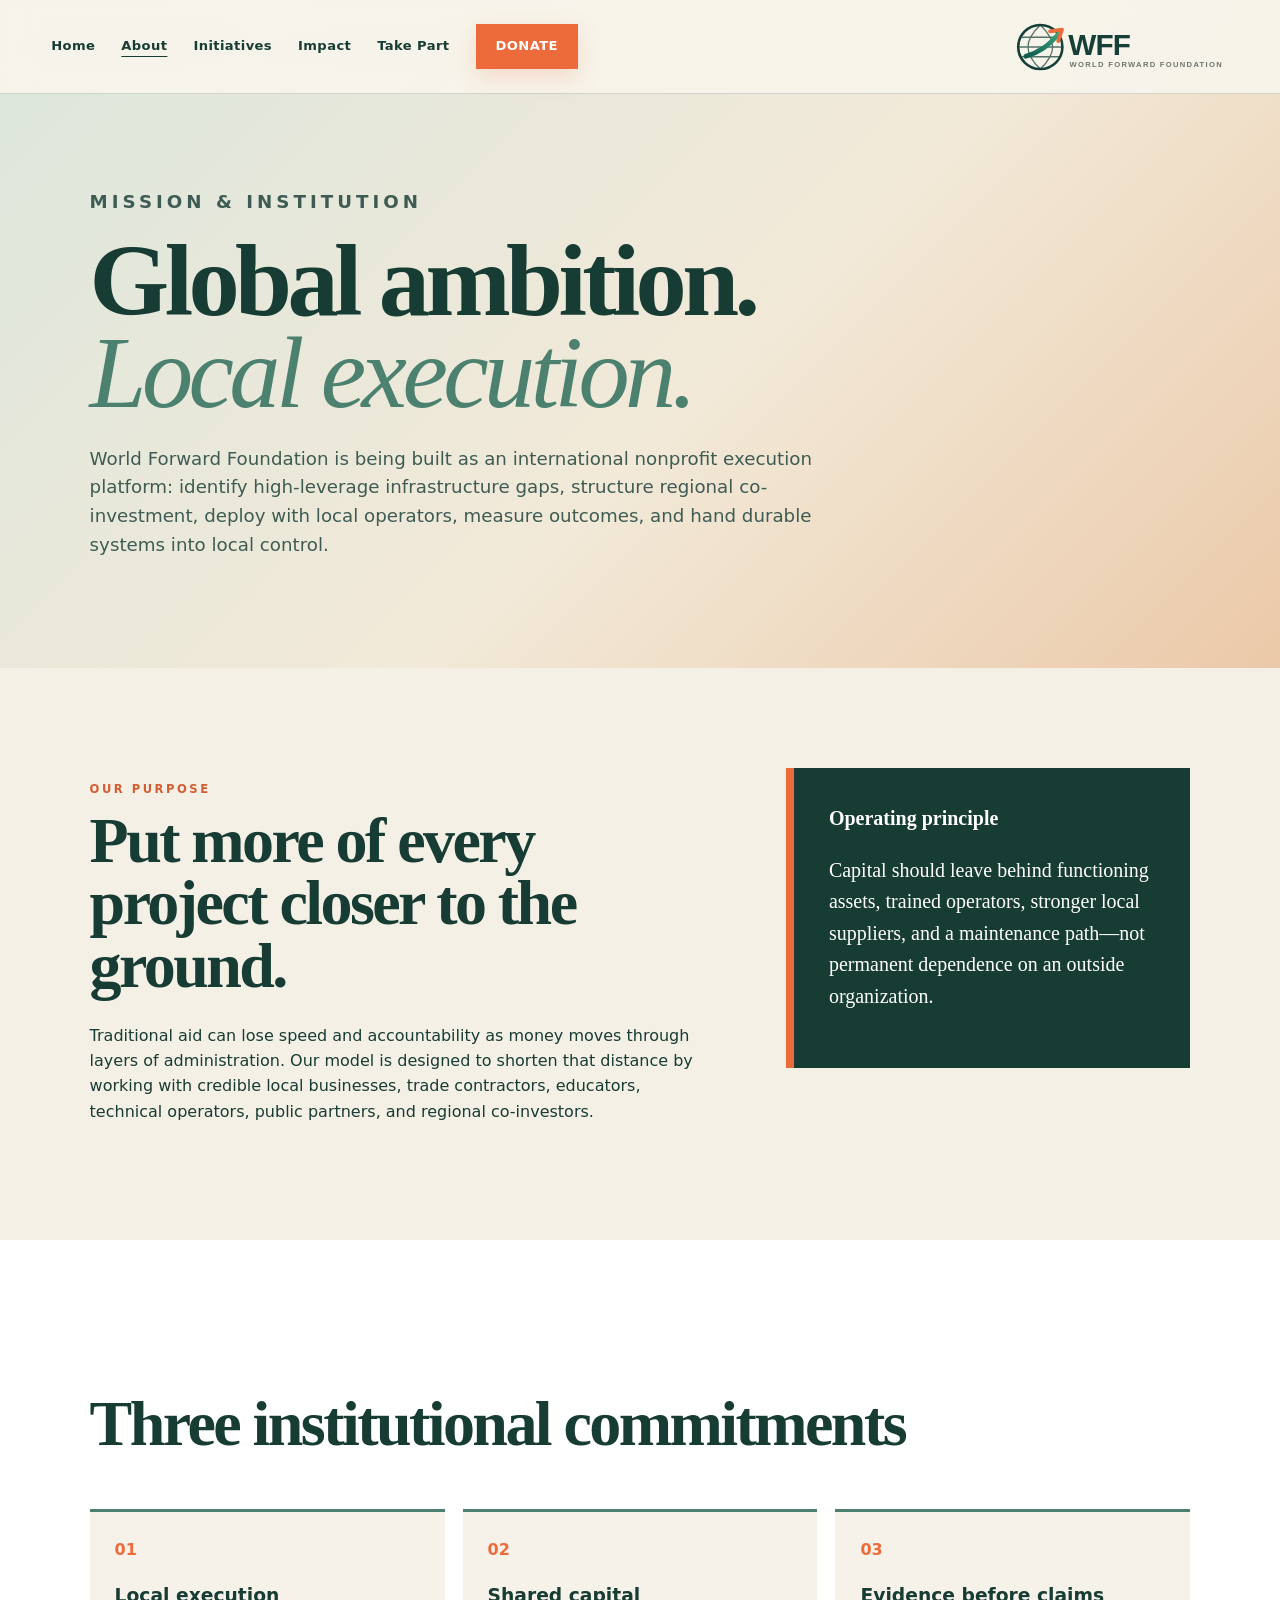
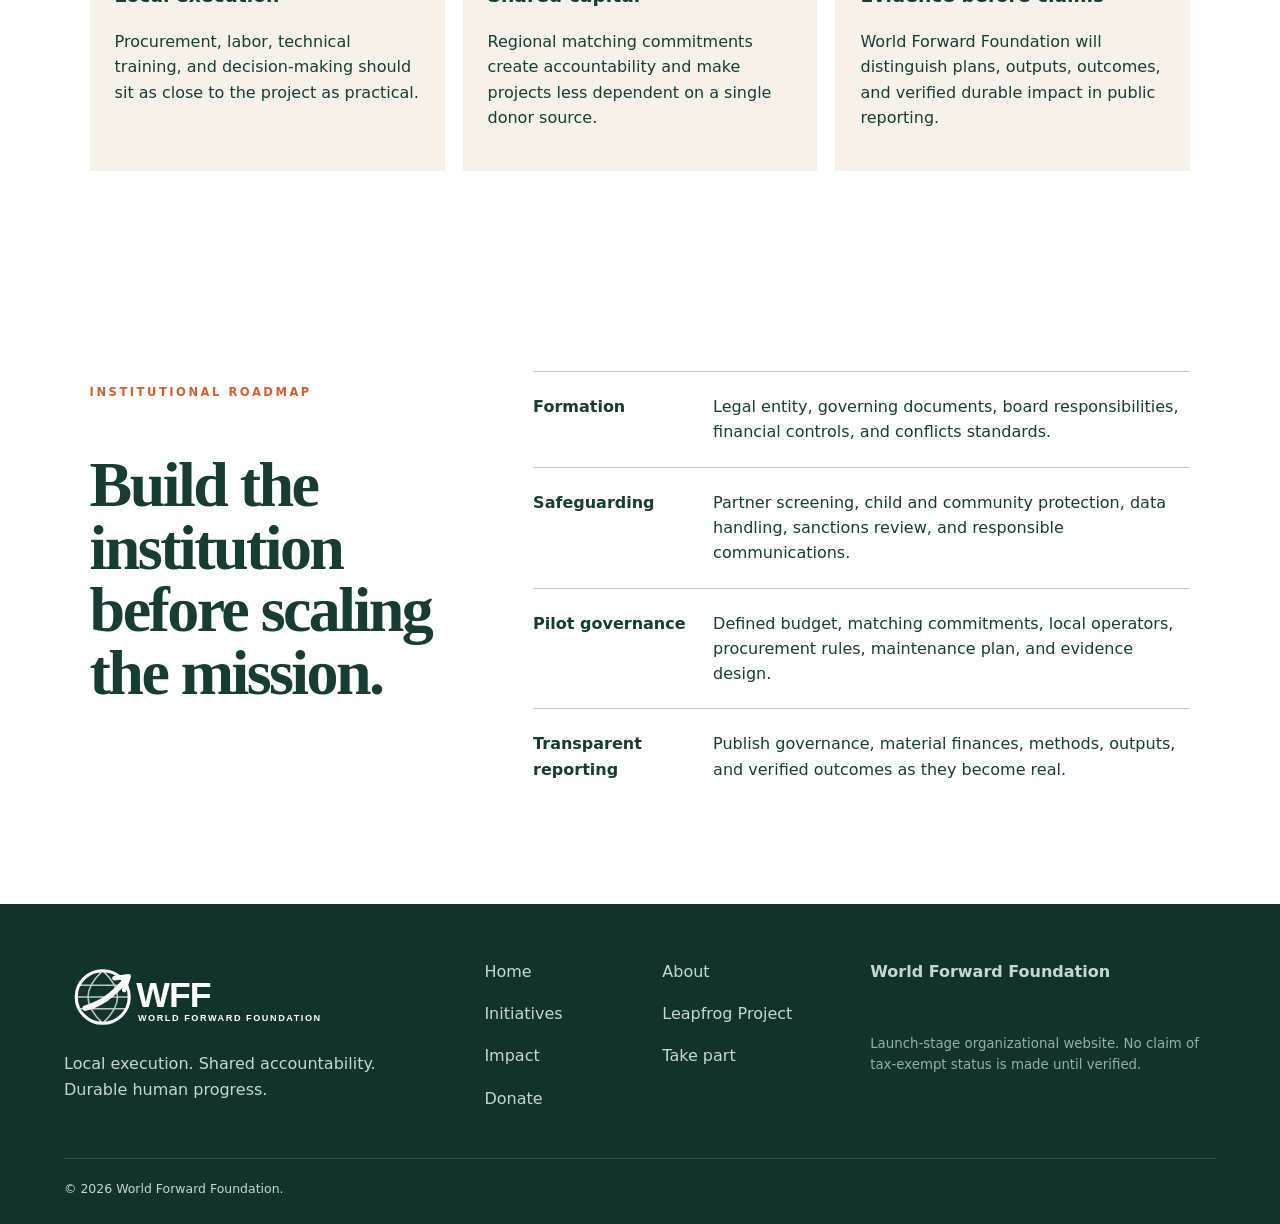
==== commit 9014ab37: "Align About page with execution-platform thesis" ====
--- a/about/index.html
+++ b/about/index.html
@@ -1,3 +1 @@
-<!doctype html><html lang="en"><head><meta charset="utf-8"><meta name="viewport" content="width=device-width,initial-scale=1"><meta name="color-scheme" content="light dark"><title>About | World Forward Foundation</title><meta name="description" content="Learn the mission, operating principles, and institutional roadmap behind World Forward Foundation."><link rel="canonical" href="https://worldforwardfoundation.org/about"><meta property="og:type" content="website"><meta property="og:site_name" content="World Forward Foundation"><meta property="og:title" content="About | World Forward Foundation"><meta property="og:description" content="Learn the mission, operating principles, and institutional roadmap behind World Forward Foundation."><meta property="og:url" content="https://worldforwardfoundation.org/about"><meta name="twitter:card" content="summary"><meta name="twitter:title" content="About | World Forward Foundation"><meta name="twitter:description" content="Learn the mission, operating principles, and institutional roadmap behind World Forward Foundation."><link rel="icon" href="/assets/favicon.svg" type="image/svg+xml"><link rel="stylesheet" href="/site.css"><script type="application/ld+json">{"@context":"https://schema.org","@graph":[{"@type":["Organization","NGO"],"@id":"https://worldforwardfoundation.org/#organization","name":"World Forward Foundation","url":"https://worldforwardfoundation.org","description":"Learn the mission, operating principles, and institutional roadmap behind World Forward Foundation."},{"@type":"WebSite","@id":"https://worldforwardfoundation.org/#website","url":"https://worldforwardfoundation.org","name":"World Forward Foundation","publisher":{"@id":"https://worldforwardfoundation.org/#organization"}},{"@type":"WebPage","@id":"https://worldforwardfoundation.org/about#webpage","url":"https://worldforwardfoundation.org/about","name":"About | World Forward Foundation","isPartOf":{"@id":"https://worldforwardfoundation.org/#website"},"about":{"@id":"https://worldforwardfoundation.org/#organization"}}]}</script></head><body class="wff"><a class="skip" href="#main">Skip to content</a><header class="global-header"><a class="logo-link" href="/" aria-label="World Forward Foundation home"><img src="/assets/wff-logo.svg" alt="World Forward Foundation"></a><nav aria-label="Primary"><a href="/about" aria-current="page">About</a><a href="/initiatives">Programs</a><a href="/impact">Impact</a><a href="/get-involved">Take Part</a><a class="donate" href="/donate">Donate</a></nav><button class="menu" aria-label="Open navigation" aria-expanded="false">☰</button></header><main id="main"><section class="page-hero"><div class="hero-media" aria-hidden="true"></div><div class="hero-copy"><p class="kicker">MISSION & INSTITUTION</p><h1>Global ambition.<br><em>Local discipline.</em></h1><p>The organization is being designed to support useful humanitarian work without confusing visibility with impact.</p></div><div class="orbit" aria-hidden="true"><i></i><i></i><i></i></div></section><section class="content-grid"><article><p class="eyebrow">OUR PURPOSE</p><h2>Human progress should be practical, measurable, and locally durable.</h2><p>World Forward Foundation is being designed as an international nonprofit institution that can support focused humanitarian projects without confusing ambition with evidence.</p></article><aside class="principle-card"><b>Working principle</b><p>Strengthen people and systems so progress can continue without permanent outside control.</p></aside></section><section class="editorial"><h2>Three commitments</h2><div class="three"><article><span>01</span><h3>Local relevance</h3><p>Programs should fit the place, partners, constraints, and culture where they operate.</p></article><article><span>02</span><h3>Long-term capacity</h3><p>Projects should leave behind tools, skills, systems, or infrastructure that compound.</p></article><article><span>03</span><h3>Evidence</h3><p>Public reporting should distinguish activity from outcomes and outcomes from durable impact.</p></article></div></section><section class="governance"><div><p class="eyebrow">INSTITUTIONAL ROADMAP</p><h2>Build the institution before scaling the mission.</h2></div><ol><li><b>Formation</b><span>Legal entity, governing documents, board responsibilities, and conflicts standards.</span></li><li><b>Safeguarding</b><span>Partner screening, data protection, anti-exploitation standards, and responsible communications.</span></li><li><b>Programs</b><span>Defined objectives, budgets, local delivery plans, and measurement design.</span></li><li><b>Reporting</b><span>Publish governance, finances, methods, and outcome evidence as they become real.</span></li></ol></section></main><footer class="global-footer">
-<div class="footer-brand"><img src="/assets/wff-logo.svg" alt=""><p>Practical progress. Local capacity. A world moving forward.</p></div><nav aria-label="Footer"><a href="/about">About</a><a href="/initiatives">Programs</a><a href="/impact">Impact</a><a href="/transparency">Transparency</a><a href="/get-involved">Take part</a><a href="/contact">Contact</a></nav><div class="footer-note"><b>World Forward Foundation</b><span>WorldForwardFoundation.org</span><small>Launch-stage organizational website. No claim of tax-exempt status is made until verified.</small></div><p class="copyright">© 2026 World Forward Foundation. All rights reserved.</p><div class="jj-venture-nav" style="border-top:1px solid rgba(255,255,255,.10);padding:1rem 1.25rem 1.15rem;text-align:center;font-size:.78rem;letter-spacing:.045em"><a href="https://www.josephjilovec.com/ventures" style="color:#E7C45A;text-decoration:none;font-weight:700">A Joseph Jilovec Venture</a><span aria-hidden="true" style="color:#E7C45A;margin:0 .65rem;opacity:.7">•</span><a href="https://www.josephjilovec.com/ventures" style="color:#E7C45A;text-decoration:none;font-weight:800">Explore the Venture Studio →</a></div>
-</footer><script src="/site.js" defer></script></body></html>+<!doctype html><html lang="en"><head><meta charset="utf-8"><meta name="viewport" content="width=device-width,initial-scale=1"><title>About | World Forward Foundation</title><meta name="description" content="World Forward Foundation is an international nonprofit execution platform built around local delivery, regional co-investment, transparent evidence, and durable handoff."><link rel="stylesheet" href="/site.css"><link rel="stylesheet" href="/wff-upgrade.css"><link rel="icon" href="/assets/favicon.svg" type="image/svg+xml"></head><body class="wff"><a class="skip" href="#main">Skip to content</a><header class="global-header"><a class="logo-link" href="/"><img src="/assets/wff-logo.svg" alt="World Forward Foundation"></a><nav aria-label="Primary"><a href="/">Home</a><a href="/about" aria-current="page">About</a><a href="/initiatives">Initiatives</a><a href="/impact">Impact</a><a href="/get-involved">Take Part</a><a class="donate" href="/donate">Donate</a></nav><button class="menu" aria-label="Open navigation" aria-expanded="false">☰</button></header><main id="main"><section class="page-hero"><div class="hero-media"></div><div class="hero-copy"><p class="kicker">MISSION & INSTITUTION</p><h1>Global ambition.<br><em>Local execution.</em></h1><p>World Forward Foundation is being built as an international nonprofit execution platform: identify high-leverage infrastructure gaps, structure regional co-investment, deploy with local operators, measure outcomes, and hand durable systems into local control.</p></div></section><section class="content-grid"><article><p class="eyebrow">OUR PURPOSE</p><h2>Put more of every project closer to the ground.</h2><p>Traditional aid can lose speed and accountability as money moves through layers of administration. Our model is designed to shorten that distance by working with credible local businesses, trade contractors, educators, technical operators, public partners, and regional co-investors.</p></article><aside class="principle-card"><b>Operating principle</b><p>Capital should leave behind functioning assets, trained operators, stronger local suppliers, and a maintenance path—not permanent dependence on an outside organization.</p></aside></section><section class="editorial"><h2>Three institutional commitments</h2><div class="three"><article><span>01</span><h3>Local execution</h3><p>Procurement, labor, technical training, and decision-making should sit as close to the project as practical.</p></article><article><span>02</span><h3>Shared capital</h3><p>Regional matching commitments create accountability and make projects less dependent on a single donor source.</p></article><article><span>03</span><h3>Evidence before claims</h3><p>World Forward Foundation will distinguish plans, outputs, outcomes, and verified durable impact in public reporting.</p></article></div></section><section class="governance"><div><p class="eyebrow">INSTITUTIONAL ROADMAP</p><h2>Build the institution before scaling the mission.</h2></div><ol><li><b>Formation</b><span>Legal entity, governing documents, board responsibilities, financial controls, and conflicts standards.</span></li><li><b>Safeguarding</b><span>Partner screening, child and community protection, data handling, sanctions review, and responsible communications.</span></li><li><b>Pilot governance</b><span>Defined budget, matching commitments, local operators, procurement rules, maintenance plan, and evidence design.</span></li><li><b>Transparent reporting</b><span>Publish governance, material finances, methods, outputs, and verified outcomes as they become real.</span></li></ol></section></main><footer class="global-footer"><div class="footer-brand"><img src="/assets/wff-logo.svg" alt=""><p>Local execution. Shared accountability. Durable human progress.</p></div><nav><a href="/">Home</a><a href="/about">About</a><a href="/initiatives">Initiatives</a><a href="/initiatives/leapfrog">Leapfrog Project</a><a href="/impact">Impact</a><a href="/get-involved">Take part</a><a href="/donate">Donate</a></nav><div class="footer-note"><b>World Forward Foundation</b><small>Launch-stage organizational website. No claim of tax-exempt status is made until verified.</small></div><p class="copyright">© 2026 World Forward Foundation.</p></footer><script src="/site.js" defer></script></body></html>
--- a/wff-upgrade.css
+++ b/wff-upgrade.css
@@ -0,0 +1,9 @@
+/* World Forward Foundation execution-platform upgrade */
+.exec-hero .hero-media{background-image:linear-gradient(90deg,rgba(244,240,230,.97) 0%,rgba(244,240,230,.84) 48%,rgba(244,240,230,.18) 78%),url('https://images.unsplash.com/photo-1488521787991-ed7bbaae773c?auto=format&fit=crop&w=2200&q=82');background-size:cover;background-position:center}
+.exec-hero .hero-copy{max-width:1040px}.exec-hero .hero-copy>p:last-of-type{max-width:850px;font-size:1.2rem}
+.nav-label{display:inline-flex;align-items:center;gap:5px}.initiative-callout{margin:0 7vw 110px;padding:46px;background:#173c34;color:#fff;display:grid;grid-template-columns:.75fr 1.25fr;gap:5vw;align-items:start;border-top:6px solid #ed6a3a}.initiative-callout h2,.leapfrog-stack h2,.partner-block h2,.impact-dashboard h2,.impact-pipeline h2{font-family:Georgia,"Times New Roman",serif;line-height:1;letter-spacing:-.04em}.initiative-callout h2{font-size:clamp(2.8rem,5vw,5.4rem);margin:8px 0 0}.initiative-callout p{color:#d8e6e0;font-size:1.05rem}.initiative-callout .button{margin-top:14px}
+.leapfrog-hero{min-height:82vh}.leapfrog-hero .hero-media{background-image:linear-gradient(90deg,rgba(12,43,36,.94),rgba(12,43,36,.74) 52%,rgba(12,43,36,.26)),url('https://images.unsplash.com/photo-1508514177221-188b1cf16e9d?auto=format&fit=crop&w=2200&q=82');background-size:cover;background-position:center;color:#fff}.leapfrog-hero .hero-copy{color:#fff}.leapfrog-hero .hero-copy p{color:#dce9e4}.leapfrog-hero .kicker{color:#ff8b5e}.leapfrog-hero h1{color:#fff;font-size:clamp(3.6rem,7vw,7.5rem)}.leapfrog-hero h1 em{color:#9bd4bd}.leapfrog-intro{padding:100px 7vw;display:grid;grid-template-columns:.78fr 1.22fr;gap:7vw}.leapfrog-intro h2{font-family:Georgia,serif;font-size:clamp(2.8rem,5vw,5.5rem);line-height:1;letter-spacing:-.04em;margin:10px 0}.leapfrog-intro .lead-copy{font-size:1.2rem;color:#3e5c54}.leapfrog-stack{padding:0 7vw 110px;display:grid;gap:18px}.leapfrog-card{display:grid;grid-template-columns:95px 1fr .72fr;gap:28px;align-items:start;padding:38px;background:#fff;border-top:4px solid #4c816f}.leapfrog-card>span{font-family:Georgia,serif;font-size:3.4rem;color:#ed6a3a}.leapfrog-card h2{font-size:clamp(2rem,3.5vw,3.8rem);margin:0 0 12px}.leapfrog-card aside{padding-left:25px;border-left:1px solid #c9d2cc;color:#4c685f}.proof-note{margin:0 7vw 110px;padding:36px;border:1px solid #9eb3a9;background:#e8efe9}.proof-note strong{display:block;margin-bottom:8px;color:#173c34}.proof-note p{margin:0;color:#466158}
+.partner-shell{padding:100px 7vw}.partner-block{display:grid;grid-template-columns:.75fr 1.25fr;gap:6vw;padding:48px 0;border-top:1px solid #829b91}.partner-block:first-child{border-top:4px solid #ed6a3a}.partner-block h2{font-size:clamp(2.4rem,4.4vw,4.8rem);margin:8px 0}.partner-block .partner-copy{font-size:1.12rem}.role-grid{display:grid;grid-template-columns:repeat(3,1fr);gap:16px;margin-top:36px}.role-grid article{padding:28px;background:#fff;border-top:4px solid #4c816f}.role-grid h3{font-family:Georgia,serif;font-size:1.6rem;margin-top:0}.role-grid p{color:#52675f}.co-invest{background:#173c34;color:#fff;margin:0 -7vw;padding:80px 7vw}.co-invest h2{color:#fff}.co-invest p{color:#d3e2dc}
+.impact-dashboard{padding:100px 7vw;display:grid;grid-template-columns:1.1fr .9fr;gap:5vw;align-items:stretch}.pilot-map{position:relative;min-height:580px;background:radial-gradient(circle at 50% 46%,#dce8dd 0 46%,transparent 46.5%),repeating-radial-gradient(circle at 50% 46%,rgba(23,60,52,.08) 0 1px,transparent 1px 38px),#eef1e9;border:1px solid #9bb0a6;overflow:hidden}.pilot-map:before{content:'REGIONAL PILOT DASHBOARD';position:absolute;top:22px;left:24px;font-size:.68rem;font-weight:900;letter-spacing:.18em;color:#d55d31}.region-dot{position:absolute;width:18px;height:18px;border-radius:50%;border:4px solid #f4f0e6;background:#ed6a3a;box-shadow:0 0 0 1px #173c34;cursor:pointer}.region-dot:hover,.region-dot[aria-pressed=true]{transform:scale(1.18);background:#173c34}.region-dot.eaf{left:59%;top:54%}.region-dot.eeu{left:56%;top:31%}.region-dot.sam{left:35%;top:66%}.region-dot.mea{left:62%;top:42%}.map-key{position:absolute;left:24px;bottom:24px;right:24px;padding:16px;background:rgba(244,240,230,.92);font-size:.82rem}.map-key b{display:block;color:#173c34}.impact-metrics{display:flex;flex-direction:column;justify-content:center}.impact-metrics h2{font-size:clamp(3rem,5vw,5.5rem);margin:10px 0 24px}.metric-card{padding:20px 0;border-top:1px solid #a6b7af}.metric-card span{display:block;color:#d55d31;font-size:.72rem;font-weight:900;letter-spacing:.12em;text-transform:uppercase}.metric-card strong{display:block;font-family:Georgia,serif;font-size:1.65rem;font-weight:400}.metric-card small{display:block;color:#617169}.impact-pipeline{padding:100px 7vw;background:#fff}.impact-pipeline>h2{font-size:clamp(3rem,5vw,5.5rem)}.pipeline-list{display:grid;gap:0;margin-top:42px}.pipeline-list article{display:grid;grid-template-columns:95px 1fr 1fr;gap:30px;padding:30px 0;border-top:1px solid #aebcb5}.pipeline-list b{font-family:Georgia,serif;font-size:3rem;color:#ed6a3a}.pipeline-list h3{margin:0;font-family:Georgia,serif;font-size:1.7rem}.pipeline-list p{margin:0;color:#52665e}.status-badge{display:inline-flex;padding:7px 10px;border:1px solid currentColor;font-size:.68rem;font-weight:900;letter-spacing:.12em;text-transform:uppercase}
+@media(max-width:1000px){.initiative-callout,.leapfrog-intro,.partner-block,.impact-dashboard{grid-template-columns:1fr}.leapfrog-card{grid-template-columns:70px 1fr}.leapfrog-card aside{grid-column:2;padding:18px 0 0;border-left:0;border-top:1px solid #c9d2cc}.role-grid{grid-template-columns:1fr}.pilot-map{min-height:480px}.pipeline-list article{grid-template-columns:70px 1fr}.pipeline-list p{grid-column:2}.global-header nav{gap:17px}}
+@media(max-width:700px){.initiative-callout{margin:0 6vw 75px;padding:30px}.leapfrog-intro,.partner-shell,.impact-dashboard,.impact-pipeline{padding:75px 6vw}.leapfrog-stack{padding:0 6vw 75px}.leapfrog-card{grid-template-columns:1fr;padding:28px}.leapfrog-card aside{grid-column:auto}.proof-note{margin:0 6vw 75px}.pilot-map{min-height:400px}.region-dot.eaf{left:62%}.region-dot.sam{left:30%}.pipeline-list article{grid-template-columns:55px 1fr;gap:15px}}
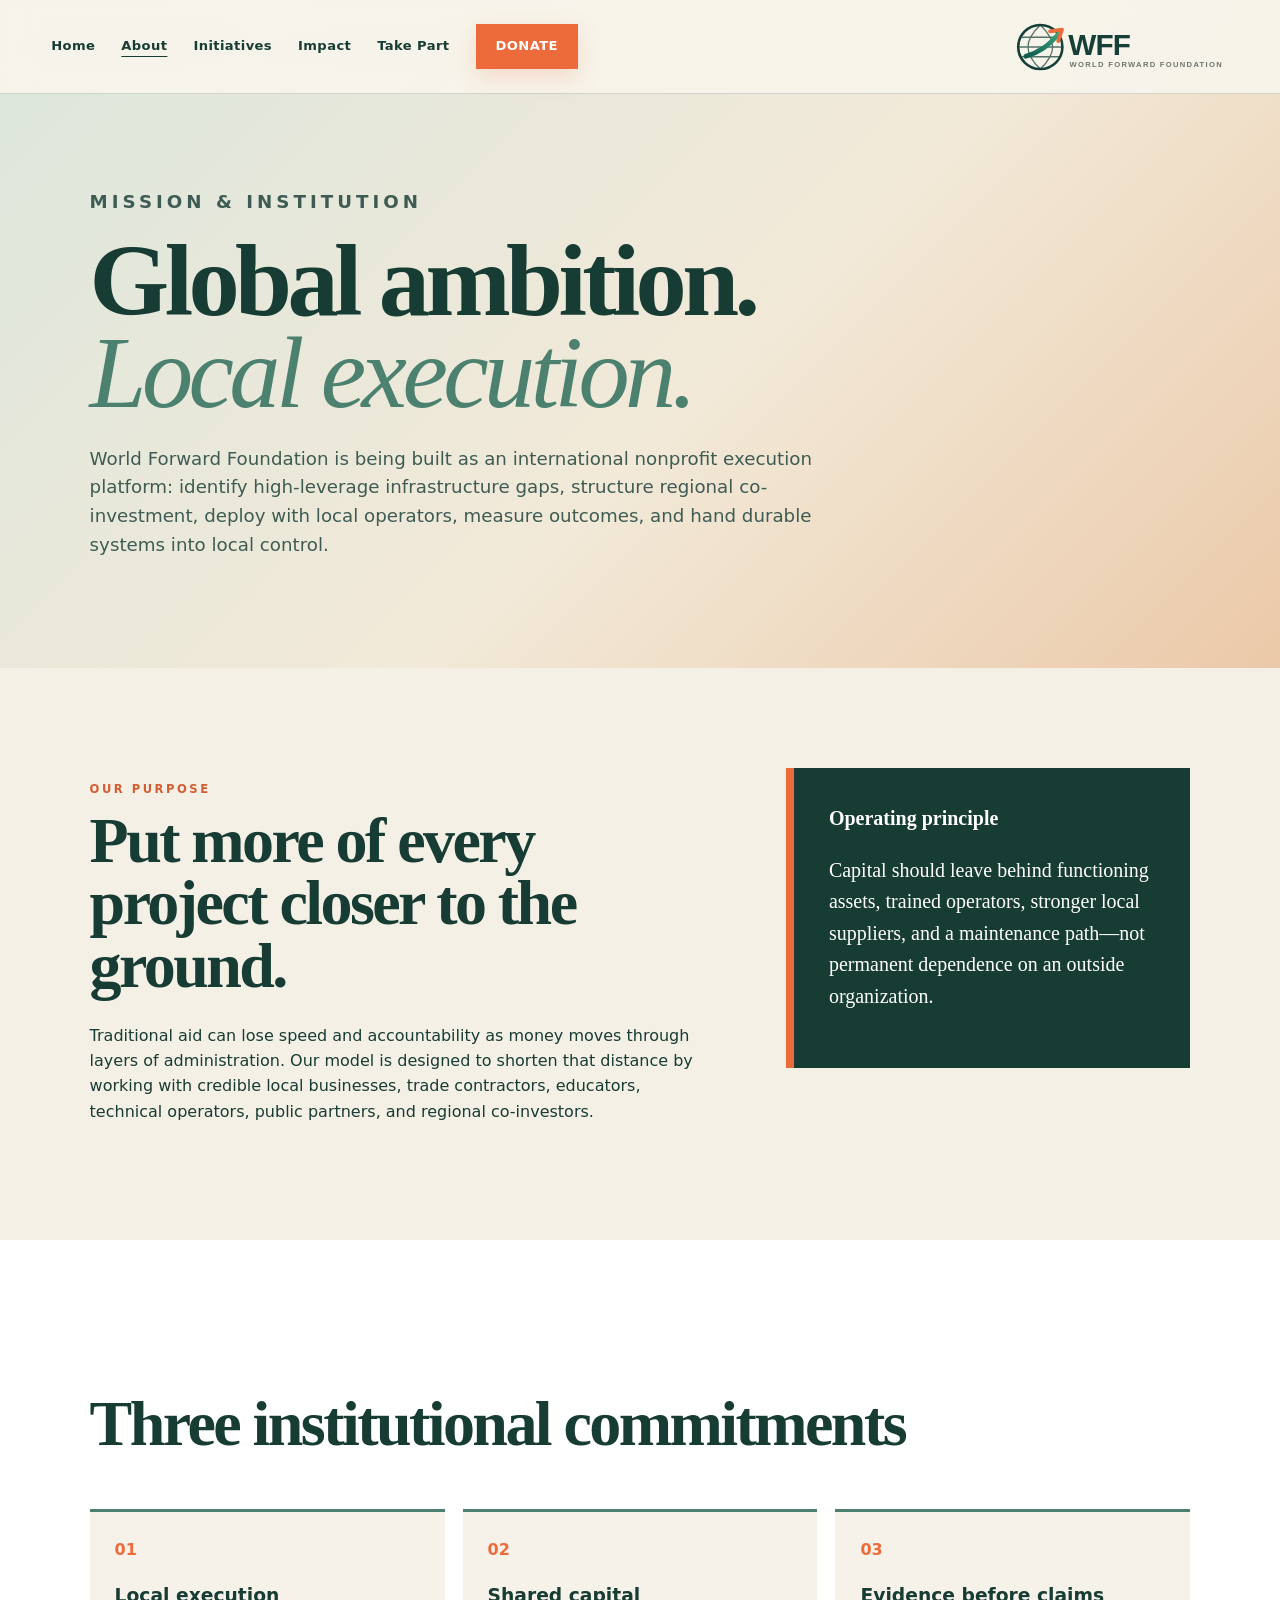
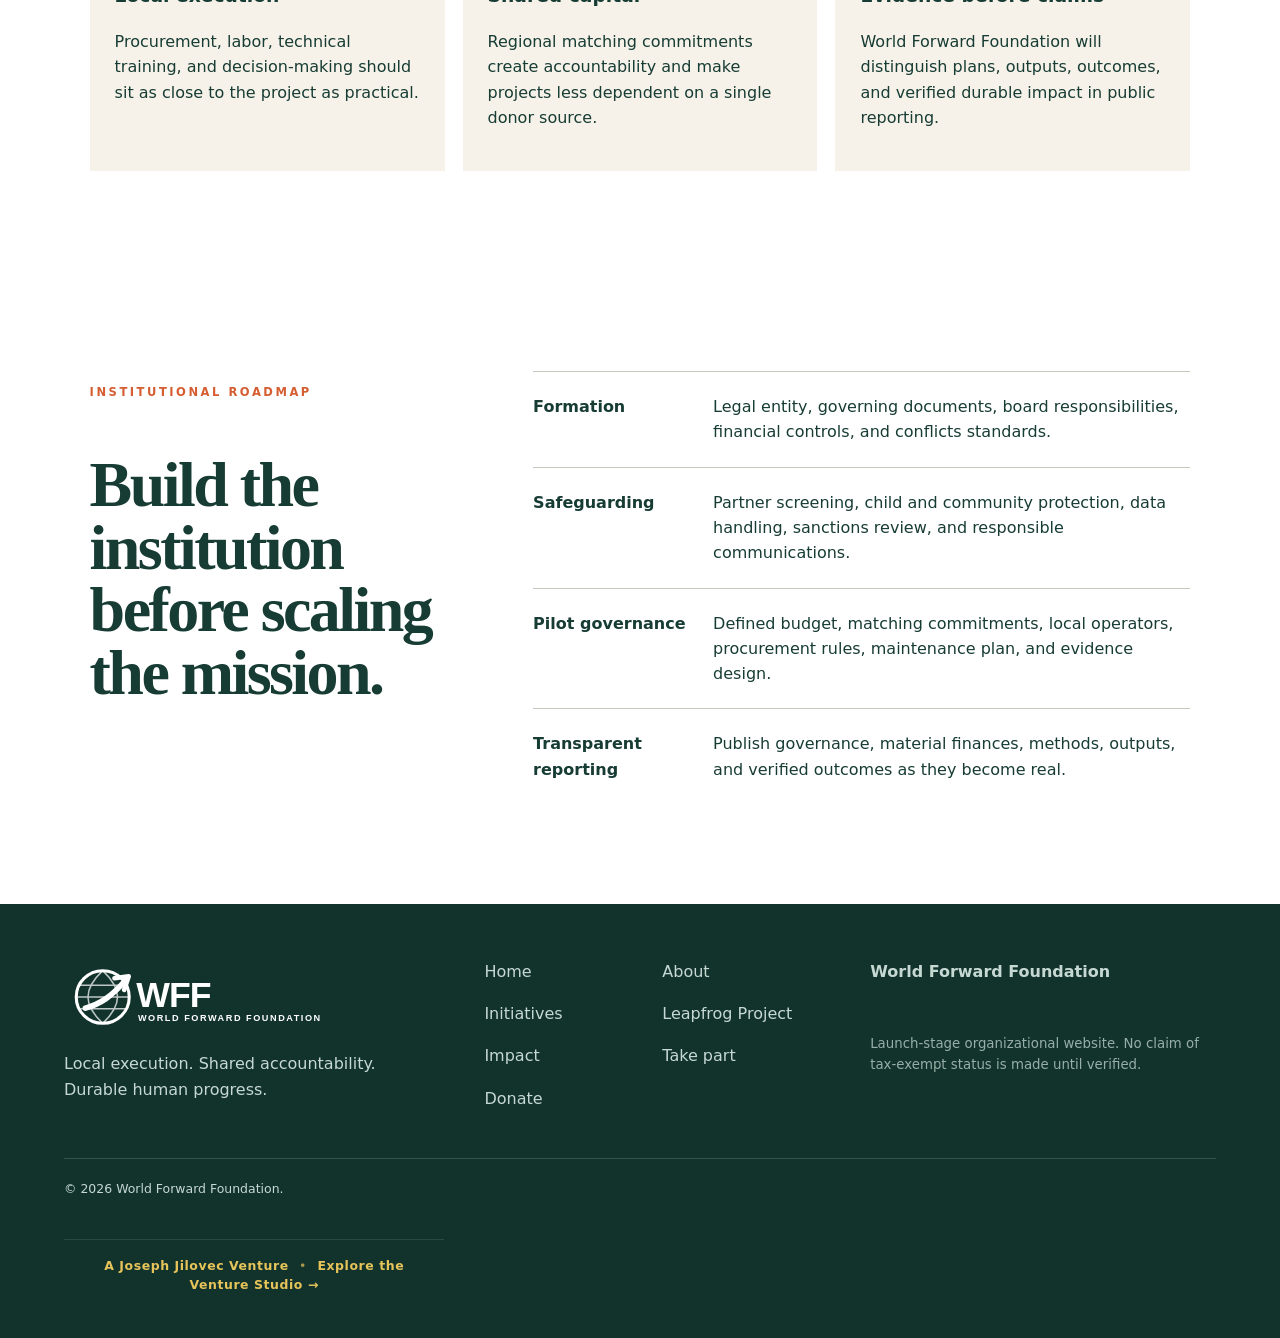
==== commit 3f4c2245: "feat: add Joseph Jilovec venture portfolio bar across all pages" ====
--- a/about/index.html
+++ b/about/index.html
@@ -1 +1 @@
-<!doctype html><html lang="en"><head><meta charset="utf-8"><meta name="viewport" content="width=device-width,initial-scale=1"><title>About | World Forward Foundation</title><meta name="description" content="World Forward Foundation is an international nonprofit execution platform built around local delivery, regional co-investment, transparent evidence, and durable handoff."><link rel="stylesheet" href="/site.css"><link rel="stylesheet" href="/wff-upgrade.css"><link rel="icon" href="/assets/favicon.svg" type="image/svg+xml"></head><body class="wff"><a class="skip" href="#main">Skip to content</a><header class="global-header"><a class="logo-link" href="/"><img src="/assets/wff-logo.svg" alt="World Forward Foundation"></a><nav aria-label="Primary"><a href="/">Home</a><a href="/about" aria-current="page">About</a><a href="/initiatives">Initiatives</a><a href="/impact">Impact</a><a href="/get-involved">Take Part</a><a class="donate" href="/donate">Donate</a></nav><button class="menu" aria-label="Open navigation" aria-expanded="false">☰</button></header><main id="main"><section class="page-hero"><div class="hero-media"></div><div class="hero-copy"><p class="kicker">MISSION & INSTITUTION</p><h1>Global ambition.<br><em>Local execution.</em></h1><p>World Forward Foundation is being built as an international nonprofit execution platform: identify high-leverage infrastructure gaps, structure regional co-investment, deploy with local operators, measure outcomes, and hand durable systems into local control.</p></div></section><section class="content-grid"><article><p class="eyebrow">OUR PURPOSE</p><h2>Put more of every project closer to the ground.</h2><p>Traditional aid can lose speed and accountability as money moves through layers of administration. Our model is designed to shorten that distance by working with credible local businesses, trade contractors, educators, technical operators, public partners, and regional co-investors.</p></article><aside class="principle-card"><b>Operating principle</b><p>Capital should leave behind functioning assets, trained operators, stronger local suppliers, and a maintenance path—not permanent dependence on an outside organization.</p></aside></section><section class="editorial"><h2>Three institutional commitments</h2><div class="three"><article><span>01</span><h3>Local execution</h3><p>Procurement, labor, technical training, and decision-making should sit as close to the project as practical.</p></article><article><span>02</span><h3>Shared capital</h3><p>Regional matching commitments create accountability and make projects less dependent on a single donor source.</p></article><article><span>03</span><h3>Evidence before claims</h3><p>World Forward Foundation will distinguish plans, outputs, outcomes, and verified durable impact in public reporting.</p></article></div></section><section class="governance"><div><p class="eyebrow">INSTITUTIONAL ROADMAP</p><h2>Build the institution before scaling the mission.</h2></div><ol><li><b>Formation</b><span>Legal entity, governing documents, board responsibilities, financial controls, and conflicts standards.</span></li><li><b>Safeguarding</b><span>Partner screening, child and community protection, data handling, sanctions review, and responsible communications.</span></li><li><b>Pilot governance</b><span>Defined budget, matching commitments, local operators, procurement rules, maintenance plan, and evidence design.</span></li><li><b>Transparent reporting</b><span>Publish governance, material finances, methods, outputs, and verified outcomes as they become real.</span></li></ol></section></main><footer class="global-footer"><div class="footer-brand"><img src="/assets/wff-logo.svg" alt=""><p>Local execution. Shared accountability. Durable human progress.</p></div><nav><a href="/">Home</a><a href="/about">About</a><a href="/initiatives">Initiatives</a><a href="/initiatives/leapfrog">Leapfrog Project</a><a href="/impact">Impact</a><a href="/get-involved">Take part</a><a href="/donate">Donate</a></nav><div class="footer-note"><b>World Forward Foundation</b><small>Launch-stage organizational website. No claim of tax-exempt status is made until verified.</small></div><p class="copyright">© 2026 World Forward Foundation.</p></footer><script src="/site.js" defer></script></body></html>+<!doctype html><html lang="en"><head><meta charset="utf-8"><meta name="viewport" content="width=device-width,initial-scale=1"><title>About | World Forward Foundation</title><meta name="description" content="World Forward Foundation is an international nonprofit execution platform built around local delivery, regional co-investment, transparent evidence, and durable handoff."><link rel="stylesheet" href="/site.css"><link rel="stylesheet" href="/wff-upgrade.css"><link rel="icon" href="/assets/favicon.svg" type="image/svg+xml"></head><body class="wff"><a class="skip" href="#main">Skip to content</a><header class="global-header"><a class="logo-link" href="/"><img src="/assets/wff-logo.svg" alt="World Forward Foundation"></a><nav aria-label="Primary"><a href="/">Home</a><a href="/about" aria-current="page">About</a><a href="/initiatives">Initiatives</a><a href="/impact">Impact</a><a href="/get-involved">Take Part</a><a class="donate" href="/donate">Donate</a></nav><button class="menu" aria-label="Open navigation" aria-expanded="false">☰</button></header><main id="main"><section class="page-hero"><div class="hero-media"></div><div class="hero-copy"><p class="kicker">MISSION & INSTITUTION</p><h1>Global ambition.<br><em>Local execution.</em></h1><p>World Forward Foundation is being built as an international nonprofit execution platform: identify high-leverage infrastructure gaps, structure regional co-investment, deploy with local operators, measure outcomes, and hand durable systems into local control.</p></div></section><section class="content-grid"><article><p class="eyebrow">OUR PURPOSE</p><h2>Put more of every project closer to the ground.</h2><p>Traditional aid can lose speed and accountability as money moves through layers of administration. Our model is designed to shorten that distance by working with credible local businesses, trade contractors, educators, technical operators, public partners, and regional co-investors.</p></article><aside class="principle-card"><b>Operating principle</b><p>Capital should leave behind functioning assets, trained operators, stronger local suppliers, and a maintenance path—not permanent dependence on an outside organization.</p></aside></section><section class="editorial"><h2>Three institutional commitments</h2><div class="three"><article><span>01</span><h3>Local execution</h3><p>Procurement, labor, technical training, and decision-making should sit as close to the project as practical.</p></article><article><span>02</span><h3>Shared capital</h3><p>Regional matching commitments create accountability and make projects less dependent on a single donor source.</p></article><article><span>03</span><h3>Evidence before claims</h3><p>World Forward Foundation will distinguish plans, outputs, outcomes, and verified durable impact in public reporting.</p></article></div></section><section class="governance"><div><p class="eyebrow">INSTITUTIONAL ROADMAP</p><h2>Build the institution before scaling the mission.</h2></div><ol><li><b>Formation</b><span>Legal entity, governing documents, board responsibilities, financial controls, and conflicts standards.</span></li><li><b>Safeguarding</b><span>Partner screening, child and community protection, data handling, sanctions review, and responsible communications.</span></li><li><b>Pilot governance</b><span>Defined budget, matching commitments, local operators, procurement rules, maintenance plan, and evidence design.</span></li><li><b>Transparent reporting</b><span>Publish governance, material finances, methods, outputs, and verified outcomes as they become real.</span></li></ol></section></main><footer class="global-footer"><div class="footer-brand"><img src="/assets/wff-logo.svg" alt=""><p>Local execution. Shared accountability. Durable human progress.</p></div><nav><a href="/">Home</a><a href="/about">About</a><a href="/initiatives">Initiatives</a><a href="/initiatives/leapfrog">Leapfrog Project</a><a href="/impact">Impact</a><a href="/get-involved">Take part</a><a href="/donate">Donate</a></nav><div class="footer-note"><b>World Forward Foundation</b><small>Launch-stage organizational website. No claim of tax-exempt status is made until verified.</small></div><p class="copyright">© 2026 World Forward Foundation.</p><div class="jj-venture-nav" style="border-top:1px solid rgba(255,255,255,.10);padding:1rem 1.25rem 1.15rem;text-align:center;font-size:.78rem;letter-spacing:.045em"><a href="https://www.josephjilovec.com/portfolio" style="color:#E7C45A;text-decoration:none;font-weight:700">A Joseph Jilovec Venture</a><span aria-hidden="true" style="color:#E7C45A;margin:0 .65rem;opacity:.7">•</span><a href="https://www.josephjilovec.com/portfolio" style="color:#E7C45A;text-decoration:none;font-weight:800">Explore the Venture Studio →</a></div></footer><script src="/site.js" defer></script></body></html>
--- a/wff-upgrade.css
+++ b/wff-upgrade.css
@@ -4,6 +4,7 @@
 .nav-label{display:inline-flex;align-items:center;gap:5px}.initiative-callout{margin:0 7vw 110px;padding:46px;background:#173c34;color:#fff;display:grid;grid-template-columns:.75fr 1.25fr;gap:5vw;align-items:start;border-top:6px solid #ed6a3a}.initiative-callout h2,.leapfrog-stack h2,.partner-block h2,.impact-dashboard h2,.impact-pipeline h2{font-family:Georgia,"Times New Roman",serif;line-height:1;letter-spacing:-.04em}.initiative-callout h2{font-size:clamp(2.8rem,5vw,5.4rem);margin:8px 0 0}.initiative-callout p{color:#d8e6e0;font-size:1.05rem}.initiative-callout .button{margin-top:14px}
 .leapfrog-hero{min-height:82vh}.leapfrog-hero .hero-media{background-image:linear-gradient(90deg,rgba(12,43,36,.94),rgba(12,43,36,.74) 52%,rgba(12,43,36,.26)),url('https://images.unsplash.com/photo-1508514177221-188b1cf16e9d?auto=format&fit=crop&w=2200&q=82');background-size:cover;background-position:center;color:#fff}.leapfrog-hero .hero-copy{color:#fff}.leapfrog-hero .hero-copy p{color:#dce9e4}.leapfrog-hero .kicker{color:#ff8b5e}.leapfrog-hero h1{color:#fff;font-size:clamp(3.6rem,7vw,7.5rem)}.leapfrog-hero h1 em{color:#9bd4bd}.leapfrog-intro{padding:100px 7vw;display:grid;grid-template-columns:.78fr 1.22fr;gap:7vw}.leapfrog-intro h2{font-family:Georgia,serif;font-size:clamp(2.8rem,5vw,5.5rem);line-height:1;letter-spacing:-.04em;margin:10px 0}.leapfrog-intro .lead-copy{font-size:1.2rem;color:#3e5c54}.leapfrog-stack{padding:0 7vw 110px;display:grid;gap:18px}.leapfrog-card{display:grid;grid-template-columns:95px 1fr .72fr;gap:28px;align-items:start;padding:38px;background:#fff;border-top:4px solid #4c816f}.leapfrog-card>span{font-family:Georgia,serif;font-size:3.4rem;color:#ed6a3a}.leapfrog-card h2{font-size:clamp(2rem,3.5vw,3.8rem);margin:0 0 12px}.leapfrog-card aside{padding-left:25px;border-left:1px solid #c9d2cc;color:#4c685f}.proof-note{margin:0 7vw 110px;padding:36px;border:1px solid #9eb3a9;background:#e8efe9}.proof-note strong{display:block;margin-bottom:8px;color:#173c34}.proof-note p{margin:0;color:#466158}
 .partner-shell{padding:100px 7vw}.partner-block{display:grid;grid-template-columns:.75fr 1.25fr;gap:6vw;padding:48px 0;border-top:1px solid #829b91}.partner-block:first-child{border-top:4px solid #ed6a3a}.partner-block h2{font-size:clamp(2.4rem,4.4vw,4.8rem);margin:8px 0}.partner-block .partner-copy{font-size:1.12rem}.role-grid{display:grid;grid-template-columns:repeat(3,1fr);gap:16px;margin-top:36px}.role-grid article{padding:28px;background:#fff;border-top:4px solid #4c816f}.role-grid h3{font-family:Georgia,serif;font-size:1.6rem;margin-top:0}.role-grid p{color:#52675f}.co-invest{background:#173c34;color:#fff;margin:0 -7vw;padding:80px 7vw}.co-invest h2{color:#fff}.co-invest p{color:#d3e2dc}
-.impact-dashboard{padding:100px 7vw;display:grid;grid-template-columns:1.1fr .9fr;gap:5vw;align-items:stretch}.pilot-map{position:relative;min-height:580px;background:radial-gradient(circle at 50% 46%,#dce8dd 0 46%,transparent 46.5%),repeating-radial-gradient(circle at 50% 46%,rgba(23,60,52,.08) 0 1px,transparent 1px 38px),#eef1e9;border:1px solid #9bb0a6;overflow:hidden}.pilot-map:before{content:'REGIONAL PILOT DASHBOARD';position:absolute;top:22px;left:24px;font-size:.68rem;font-weight:900;letter-spacing:.18em;color:#d55d31}.region-dot{position:absolute;width:18px;height:18px;border-radius:50%;border:4px solid #f4f0e6;background:#ed6a3a;box-shadow:0 0 0 1px #173c34;cursor:pointer}.region-dot:hover,.region-dot[aria-pressed=true]{transform:scale(1.18);background:#173c34}.region-dot.eaf{left:59%;top:54%}.region-dot.eeu{left:56%;top:31%}.region-dot.sam{left:35%;top:66%}.region-dot.mea{left:62%;top:42%}.map-key{position:absolute;left:24px;bottom:24px;right:24px;padding:16px;background:rgba(244,240,230,.92);font-size:.82rem}.map-key b{display:block;color:#173c34}.impact-metrics{display:flex;flex-direction:column;justify-content:center}.impact-metrics h2{font-size:clamp(3rem,5vw,5.5rem);margin:10px 0 24px}.metric-card{padding:20px 0;border-top:1px solid #a6b7af}.metric-card span{display:block;color:#d55d31;font-size:.72rem;font-weight:900;letter-spacing:.12em;text-transform:uppercase}.metric-card strong{display:block;font-family:Georgia,serif;font-size:1.65rem;font-weight:400}.metric-card small{display:block;color:#617169}.impact-pipeline{padding:100px 7vw;background:#fff}.impact-pipeline>h2{font-size:clamp(3rem,5vw,5.5rem)}.pipeline-list{display:grid;gap:0;margin-top:42px}.pipeline-list article{display:grid;grid-template-columns:95px 1fr 1fr;gap:30px;padding:30px 0;border-top:1px solid #aebcb5}.pipeline-list b{font-family:Georgia,serif;font-size:3rem;color:#ed6a3a}.pipeline-list h3{margin:0;font-family:Georgia,serif;font-size:1.7rem}.pipeline-list p{margin:0;color:#52665e}.status-badge{display:inline-flex;padding:7px 10px;border:1px solid currentColor;font-size:.68rem;font-weight:900;letter-spacing:.12em;text-transform:uppercase}
-@media(max-width:1000px){.initiative-callout,.leapfrog-intro,.partner-block,.impact-dashboard{grid-template-columns:1fr}.leapfrog-card{grid-template-columns:70px 1fr}.leapfrog-card aside{grid-column:2;padding:18px 0 0;border-left:0;border-top:1px solid #c9d2cc}.role-grid{grid-template-columns:1fr}.pilot-map{min-height:480px}.pipeline-list article{grid-template-columns:70px 1fr}.pipeline-list p{grid-column:2}.global-header nav{gap:17px}}
-@media(max-width:700px){.initiative-callout{margin:0 6vw 75px;padding:30px}.leapfrog-intro,.partner-shell,.impact-dashboard,.impact-pipeline{padding:75px 6vw}.leapfrog-stack{padding:0 6vw 75px}.leapfrog-card{grid-template-columns:1fr;padding:28px}.leapfrog-card aside{grid-column:auto}.proof-note{margin:0 6vw 75px}.pilot-map{min-height:400px}.region-dot.eaf{left:62%}.region-dot.sam{left:30%}.pipeline-list article{grid-template-columns:55px 1fr;gap:15px}}
+.impact-dashboard{padding:100px 7vw;display:grid;grid-template-columns:1.1fr .9fr;gap:5vw;align-items:stretch}.pilot-map{position:relative;min-height:620px;border:1px solid #8ea79d;overflow:hidden;background:radial-gradient(circle at 50% 45%,#e4ece6 0,#d5e0d8 44%,#c7d5cd 70%,#b8c9c0 100%)}.pilot-map:before{content:'REGIONAL PILOT DASHBOARD';position:absolute;z-index:6;top:22px;left:24px;font-size:.68rem;font-weight:900;letter-spacing:.18em;color:#d55d31}.globe-dashboard{isolation:isolate}.globe-stage{position:absolute;inset:54px 22px 82px;display:grid;place-items:center;perspective:900px}.globe-shadow{position:absolute;width:min(78%,470px);height:48px;bottom:3%;border-radius:50%;background:radial-gradient(ellipse,rgba(18,51,44,.23),rgba(18,51,44,0) 68%);filter:blur(7px)}.earth-globe{position:relative;width:min(82%,500px);aspect-ratio:1;border-radius:50%;overflow:hidden;box-shadow:inset -50px -36px 76px rgba(12,42,35,.36),inset 22px 20px 38px rgba(255,255,255,.13),0 34px 65px rgba(30,67,58,.22),0 0 0 1px rgba(23,60,52,.28);transform:rotate(-5deg)}.earth-globe:before{content:"";position:absolute;z-index:3;inset:0;border-radius:50%;background:radial-gradient(circle at 32% 23%,rgba(255,255,255,.28),transparent 24%),linear-gradient(115deg,rgba(255,255,255,.05),transparent 38%,rgba(8,34,29,.16) 75%);pointer-events:none}.earth-globe:after{content:"";position:absolute;z-index:4;inset:0;border-radius:50%;box-shadow:inset 0 0 0 2px rgba(244,240,230,.18),inset -22px -14px 42px rgba(5,28,23,.26);pointer-events:none}.globe-map{display:block;width:100%;height:100%}.graticule{fill:none;stroke:rgba(244,240,230,.17);stroke-width:1.1}.continents{filter:drop-shadow(0 2px 2px rgba(19,55,47,.16))}.region-dot{position:absolute;z-index:8;width:18px;height:18px;padding:0;border-radius:50%;border:4px solid #f4f0e6;background:#ed6a3a;box-shadow:0 0 0 1px #173c34,0 0 0 8px rgba(237,106,58,.13);cursor:pointer;transition:transform .2s ease,background .2s ease,box-shadow .2s ease}.region-dot:after{content:"";position:absolute;inset:-10px;border:1px solid rgba(237,106,58,.42);border-radius:50%;animation:globePulse 2.7s ease-out infinite}.region-dot span{position:absolute;left:50%;top:22px;transform:translateX(-50%);white-space:nowrap;padding:5px 8px;background:rgba(244,240,230,.93);color:#173c34;font-size:.66rem;font-weight:900;letter-spacing:.05em;text-transform:uppercase;box-shadow:0 5px 14px rgba(23,60,52,.1);pointer-events:none}.region-dot:hover,.region-dot[aria-pressed=true]{transform:scale(1.2);background:#173c34;box-shadow:0 0 0 1px #173c34,0 0 0 9px rgba(23,60,52,.14)}.region-dot[aria-pressed=true] span{background:#173c34;color:#fff}.region-dot.africa{left:57.8%;top:50.8%}.region-dot.europe{left:57%;top:33.5%}.region-dot.middle-east{left:64.5%;top:42.2%}.region-dot.south-america{left:31.5%;top:60.5%}.map-key{position:absolute;z-index:9;left:24px;bottom:24px;right:24px;padding:16px;background:rgba(244,240,230,.94);border:1px solid rgba(23,60,52,.13);font-size:.82rem;backdrop-filter:blur(7px)}.map-key b{display:block;color:#173c34}.impact-metrics{display:flex;flex-direction:column;justify-content:center}.impact-metrics h2{font-size:clamp(3rem,5vw,5.5rem);margin:10px 0 24px}.metric-card{padding:20px 0;border-top:1px solid #a6b7af}.metric-card span{display:block;color:#d55d31;font-size:.72rem;font-weight:900;letter-spacing:.12em;text-transform:uppercase}.metric-card strong{display:block;font-family:Georgia,serif;font-size:1.65rem;font-weight:400}.metric-card small{display:block;color:#617169}.impact-pipeline{padding:100px 7vw;background:#fff}.impact-pipeline>h2{font-size:clamp(3rem,5vw,5.5rem)}.pipeline-list{display:grid;gap:0;margin-top:42px}.pipeline-list article{display:grid;grid-template-columns:95px 1fr 1fr;gap:30px;padding:30px 0;border-top:1px solid #aebcb5}.pipeline-list b{font-family:Georgia,serif;font-size:3rem;color:#ed6a3a}.pipeline-list h3{margin:0;font-family:Georgia,serif;font-size:1.7rem}.pipeline-list p{margin:0;color:#52665e}.status-badge{display:inline-flex;padding:7px 10px;border:1px solid currentColor;font-size:.68rem;font-weight:900;letter-spacing:.12em;text-transform:uppercase}@keyframes globePulse{0%{transform:scale(.7);opacity:.9}80%,100%{transform:scale(1.9);opacity:0}}
+@media(max-width:1000px){.initiative-callout,.leapfrog-intro,.partner-block,.impact-dashboard{grid-template-columns:1fr}.leapfrog-card{grid-template-columns:70px 1fr}.leapfrog-card aside{grid-column:2;padding:18px 0 0;border-left:0;border-top:1px solid #c9d2cc}.role-grid{grid-template-columns:1fr}.pilot-map{min-height:560px}.pipeline-list article{grid-template-columns:70px 1fr}.pipeline-list p{grid-column:2}.global-header nav{gap:17px}.region-dot.africa{left:57.5%;top:51%}.region-dot.europe{left:56.5%;top:34%}.region-dot.middle-east{left:64%;top:42.5%}.region-dot.south-america{left:31%;top:61%}}
+@media(max-width:700px){.initiative-callout{margin:0 6vw 75px;padding:30px}.leapfrog-intro,.partner-shell,.impact-dashboard,.impact-pipeline{padding:75px 6vw}.leapfrog-stack{padding:0 6vw 75px}.leapfrog-card{grid-template-columns:1fr;padding:28px}.leapfrog-card aside{grid-column:auto}.proof-note{margin:0 6vw 75px}.pilot-map{min-height:470px}.globe-stage{inset:54px 6px 86px}.earth-globe{width:min(92%,390px)}.region-dot{width:16px;height:16px}.region-dot span{font-size:.56rem;padding:4px 6px}.region-dot.africa{left:58%;top:51%}.region-dot.europe{left:56.5%;top:34%}.region-dot.middle-east{left:65%;top:42.5%}.region-dot.south-america{left:30%;top:61%}.pipeline-list article{grid-template-columns:55px 1fr;gap:15px}}
+@media(prefers-reduced-motion:reduce){.region-dot:after{animation:none}}
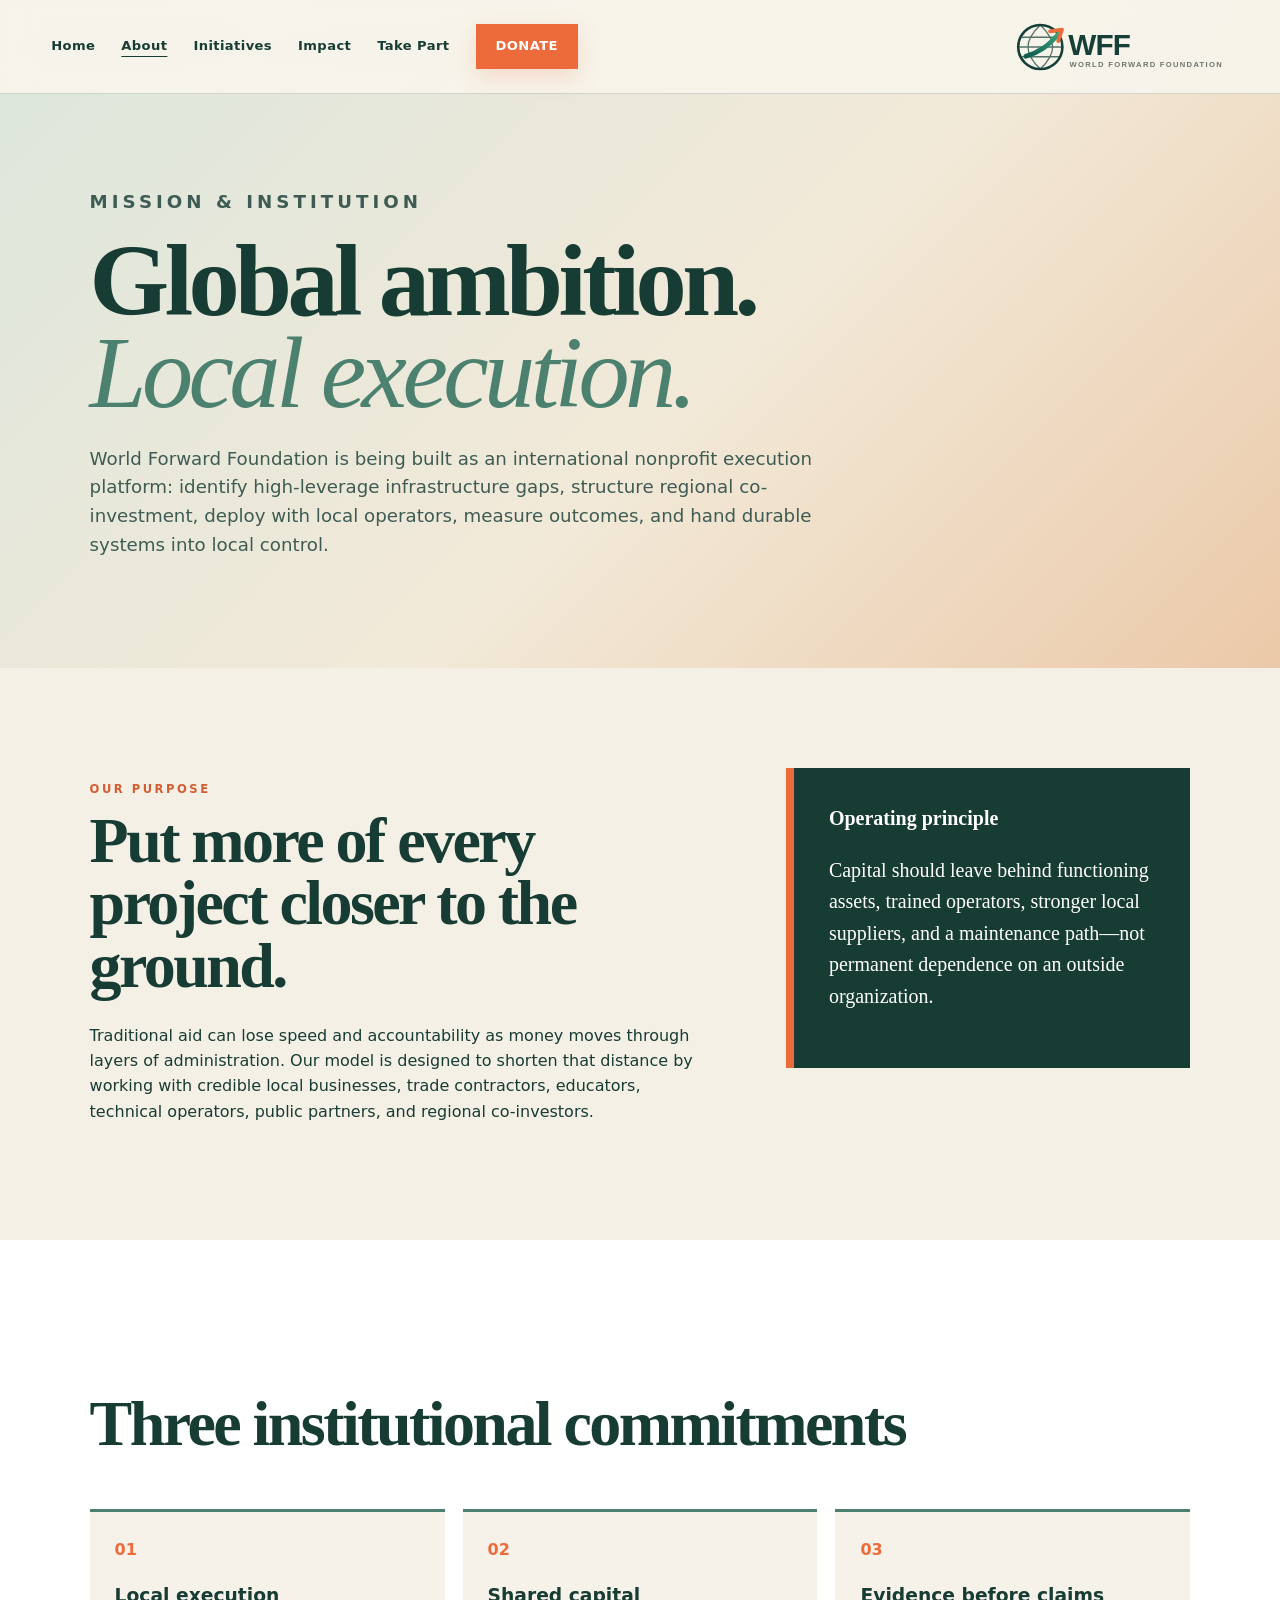
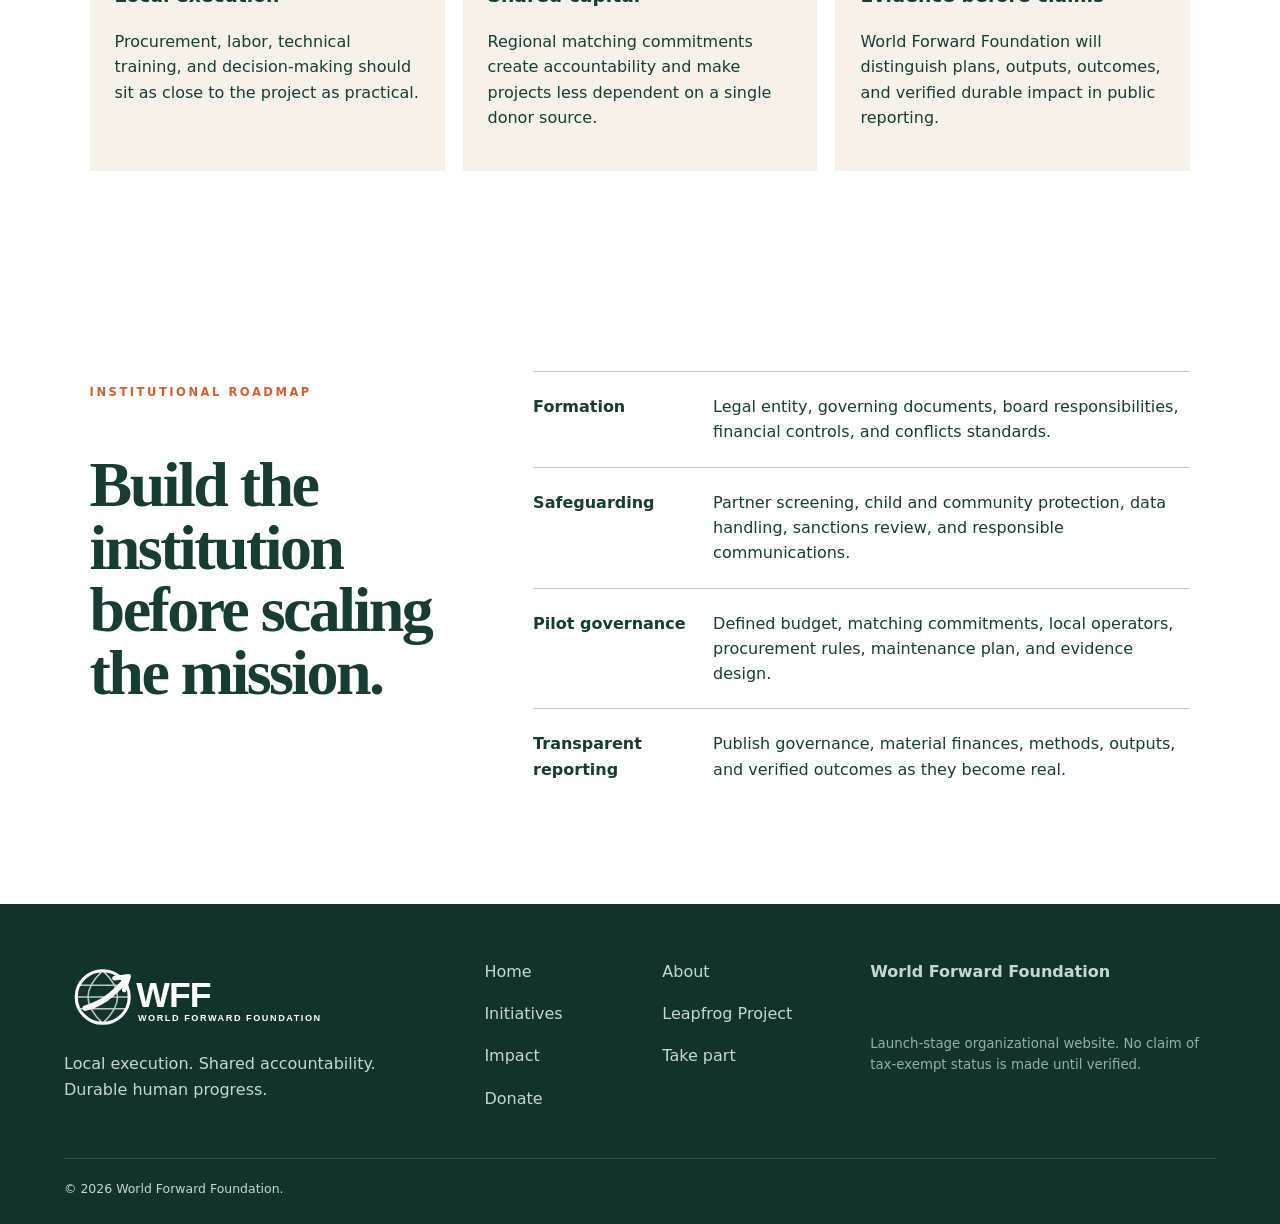
==== commit 05f3c1b8: "Remove repository links and personal studio promotion from the public website Keep navigation focuse" ====
--- a/about/index.html
+++ b/about/index.html
@@ -1 +1 @@
-<!doctype html><html lang="en"><head><meta charset="utf-8"><meta name="viewport" content="width=device-width,initial-scale=1"><title>About | World Forward Foundation</title><meta name="description" content="World Forward Foundation is an international nonprofit execution platform built around local delivery, regional co-investment, transparent evidence, and durable handoff."><link rel="stylesheet" href="/site.css"><link rel="stylesheet" href="/wff-upgrade.css"><link rel="icon" href="/assets/favicon.svg" type="image/svg+xml"></head><body class="wff"><a class="skip" href="#main">Skip to content</a><header class="global-header"><a class="logo-link" href="/"><img src="/assets/wff-logo.svg" alt="World Forward Foundation"></a><nav aria-label="Primary"><a href="/">Home</a><a href="/about" aria-current="page">About</a><a href="/initiatives">Initiatives</a><a href="/impact">Impact</a><a href="/get-involved">Take Part</a><a class="donate" href="/donate">Donate</a></nav><button class="menu" aria-label="Open navigation" aria-expanded="false">☰</button></header><main id="main"><section class="page-hero"><div class="hero-media"></div><div class="hero-copy"><p class="kicker">MISSION & INSTITUTION</p><h1>Global ambition.<br><em>Local execution.</em></h1><p>World Forward Foundation is being built as an international nonprofit execution platform: identify high-leverage infrastructure gaps, structure regional co-investment, deploy with local operators, measure outcomes, and hand durable systems into local control.</p></div></section><section class="content-grid"><article><p class="eyebrow">OUR PURPOSE</p><h2>Put more of every project closer to the ground.</h2><p>Traditional aid can lose speed and accountability as money moves through layers of administration. Our model is designed to shorten that distance by working with credible local businesses, trade contractors, educators, technical operators, public partners, and regional co-investors.</p></article><aside class="principle-card"><b>Operating principle</b><p>Capital should leave behind functioning assets, trained operators, stronger local suppliers, and a maintenance path—not permanent dependence on an outside organization.</p></aside></section><section class="editorial"><h2>Three institutional commitments</h2><div class="three"><article><span>01</span><h3>Local execution</h3><p>Procurement, labor, technical training, and decision-making should sit as close to the project as practical.</p></article><article><span>02</span><h3>Shared capital</h3><p>Regional matching commitments create accountability and make projects less dependent on a single donor source.</p></article><article><span>03</span><h3>Evidence before claims</h3><p>World Forward Foundation will distinguish plans, outputs, outcomes, and verified durable impact in public reporting.</p></article></div></section><section class="governance"><div><p class="eyebrow">INSTITUTIONAL ROADMAP</p><h2>Build the institution before scaling the mission.</h2></div><ol><li><b>Formation</b><span>Legal entity, governing documents, board responsibilities, financial controls, and conflicts standards.</span></li><li><b>Safeguarding</b><span>Partner screening, child and community protection, data handling, sanctions review, and responsible communications.</span></li><li><b>Pilot governance</b><span>Defined budget, matching commitments, local operators, procurement rules, maintenance plan, and evidence design.</span></li><li><b>Transparent reporting</b><span>Publish governance, material finances, methods, outputs, and verified outcomes as they become real.</span></li></ol></section></main><footer class="global-footer"><div class="footer-brand"><img src="/assets/wff-logo.svg" alt=""><p>Local execution. Shared accountability. Durable human progress.</p></div><nav><a href="/">Home</a><a href="/about">About</a><a href="/initiatives">Initiatives</a><a href="/initiatives/leapfrog">Leapfrog Project</a><a href="/impact">Impact</a><a href="/get-involved">Take part</a><a href="/donate">Donate</a></nav><div class="footer-note"><b>World Forward Foundation</b><small>Launch-stage organizational website. No claim of tax-exempt status is made until verified.</small></div><p class="copyright">© 2026 World Forward Foundation.</p><div class="jj-venture-nav" style="border-top:1px solid rgba(255,255,255,.10);padding:1rem 1.25rem 1.15rem;text-align:center;font-size:.78rem;letter-spacing:.045em"><a href="https://www.josephjilovec.com/portfolio" style="color:#E7C45A;text-decoration:none;font-weight:700">A Joseph Jilovec Venture</a><span aria-hidden="true" style="color:#E7C45A;margin:0 .65rem;opacity:.7">•</span><a href="https://www.josephjilovec.com/portfolio" style="color:#E7C45A;text-decoration:none;font-weight:800">Explore the Venture Studio →</a></div></footer><script src="/site.js" defer></script></body></html>+<!doctype html><html lang="en"><head><meta charset="utf-8"><meta name="viewport" content="width=device-width,initial-scale=1"><title>About | World Forward Foundation</title><meta name="description" content="World Forward Foundation is an international nonprofit execution platform built around local delivery, regional co-investment, transparent evidence, and durable handoff."><link rel="stylesheet" href="/site.css"><link rel="stylesheet" href="/wff-upgrade.css"><link rel="icon" href="/assets/favicon.svg" type="image/svg+xml"></head><body class="wff"><a class="skip" href="#main">Skip to content</a><header class="global-header"><a class="logo-link" href="/"><img src="/assets/wff-logo.svg" alt="World Forward Foundation"></a><nav aria-label="Primary"><a href="/">Home</a><a href="/about" aria-current="page">About</a><a href="/initiatives">Initiatives</a><a href="/impact">Impact</a><a href="/get-involved">Take Part</a><a class="donate" href="/donate">Donate</a></nav><button class="menu" aria-label="Open navigation" aria-expanded="false">☰</button></header><main id="main"><section class="page-hero"><div class="hero-media"></div><div class="hero-copy"><p class="kicker">MISSION & INSTITUTION</p><h1>Global ambition.<br><em>Local execution.</em></h1><p>World Forward Foundation is being built as an international nonprofit execution platform: identify high-leverage infrastructure gaps, structure regional co-investment, deploy with local operators, measure outcomes, and hand durable systems into local control.</p></div></section><section class="content-grid"><article><p class="eyebrow">OUR PURPOSE</p><h2>Put more of every project closer to the ground.</h2><p>Traditional aid can lose speed and accountability as money moves through layers of administration. Our model is designed to shorten that distance by working with credible local businesses, trade contractors, educators, technical operators, public partners, and regional co-investors.</p></article><aside class="principle-card"><b>Operating principle</b><p>Capital should leave behind functioning assets, trained operators, stronger local suppliers, and a maintenance path—not permanent dependence on an outside organization.</p></aside></section><section class="editorial"><h2>Three institutional commitments</h2><div class="three"><article><span>01</span><h3>Local execution</h3><p>Procurement, labor, technical training, and decision-making should sit as close to the project as practical.</p></article><article><span>02</span><h3>Shared capital</h3><p>Regional matching commitments create accountability and make projects less dependent on a single donor source.</p></article><article><span>03</span><h3>Evidence before claims</h3><p>World Forward Foundation will distinguish plans, outputs, outcomes, and verified durable impact in public reporting.</p></article></div></section><section class="governance"><div><p class="eyebrow">INSTITUTIONAL ROADMAP</p><h2>Build the institution before scaling the mission.</h2></div><ol><li><b>Formation</b><span>Legal entity, governing documents, board responsibilities, financial controls, and conflicts standards.</span></li><li><b>Safeguarding</b><span>Partner screening, child and community protection, data handling, sanctions review, and responsible communications.</span></li><li><b>Pilot governance</b><span>Defined budget, matching commitments, local operators, procurement rules, maintenance plan, and evidence design.</span></li><li><b>Transparent reporting</b><span>Publish governance, material finances, methods, outputs, and verified outcomes as they become real.</span></li></ol></section></main><footer class="global-footer"><div class="footer-brand"><img src="/assets/wff-logo.svg" alt=""><p>Local execution. Shared accountability. Durable human progress.</p></div><nav><a href="/">Home</a><a href="/about">About</a><a href="/initiatives">Initiatives</a><a href="/initiatives/leapfrog">Leapfrog Project</a><a href="/impact">Impact</a><a href="/get-involved">Take part</a><a href="/donate">Donate</a></nav><div class="footer-note"><b>World Forward Foundation</b><small>Launch-stage organizational website. No claim of tax-exempt status is made until verified.</small></div><p class="copyright">© 2026 World Forward Foundation.</p></footer><script src="/site.js" defer></script></body></html>
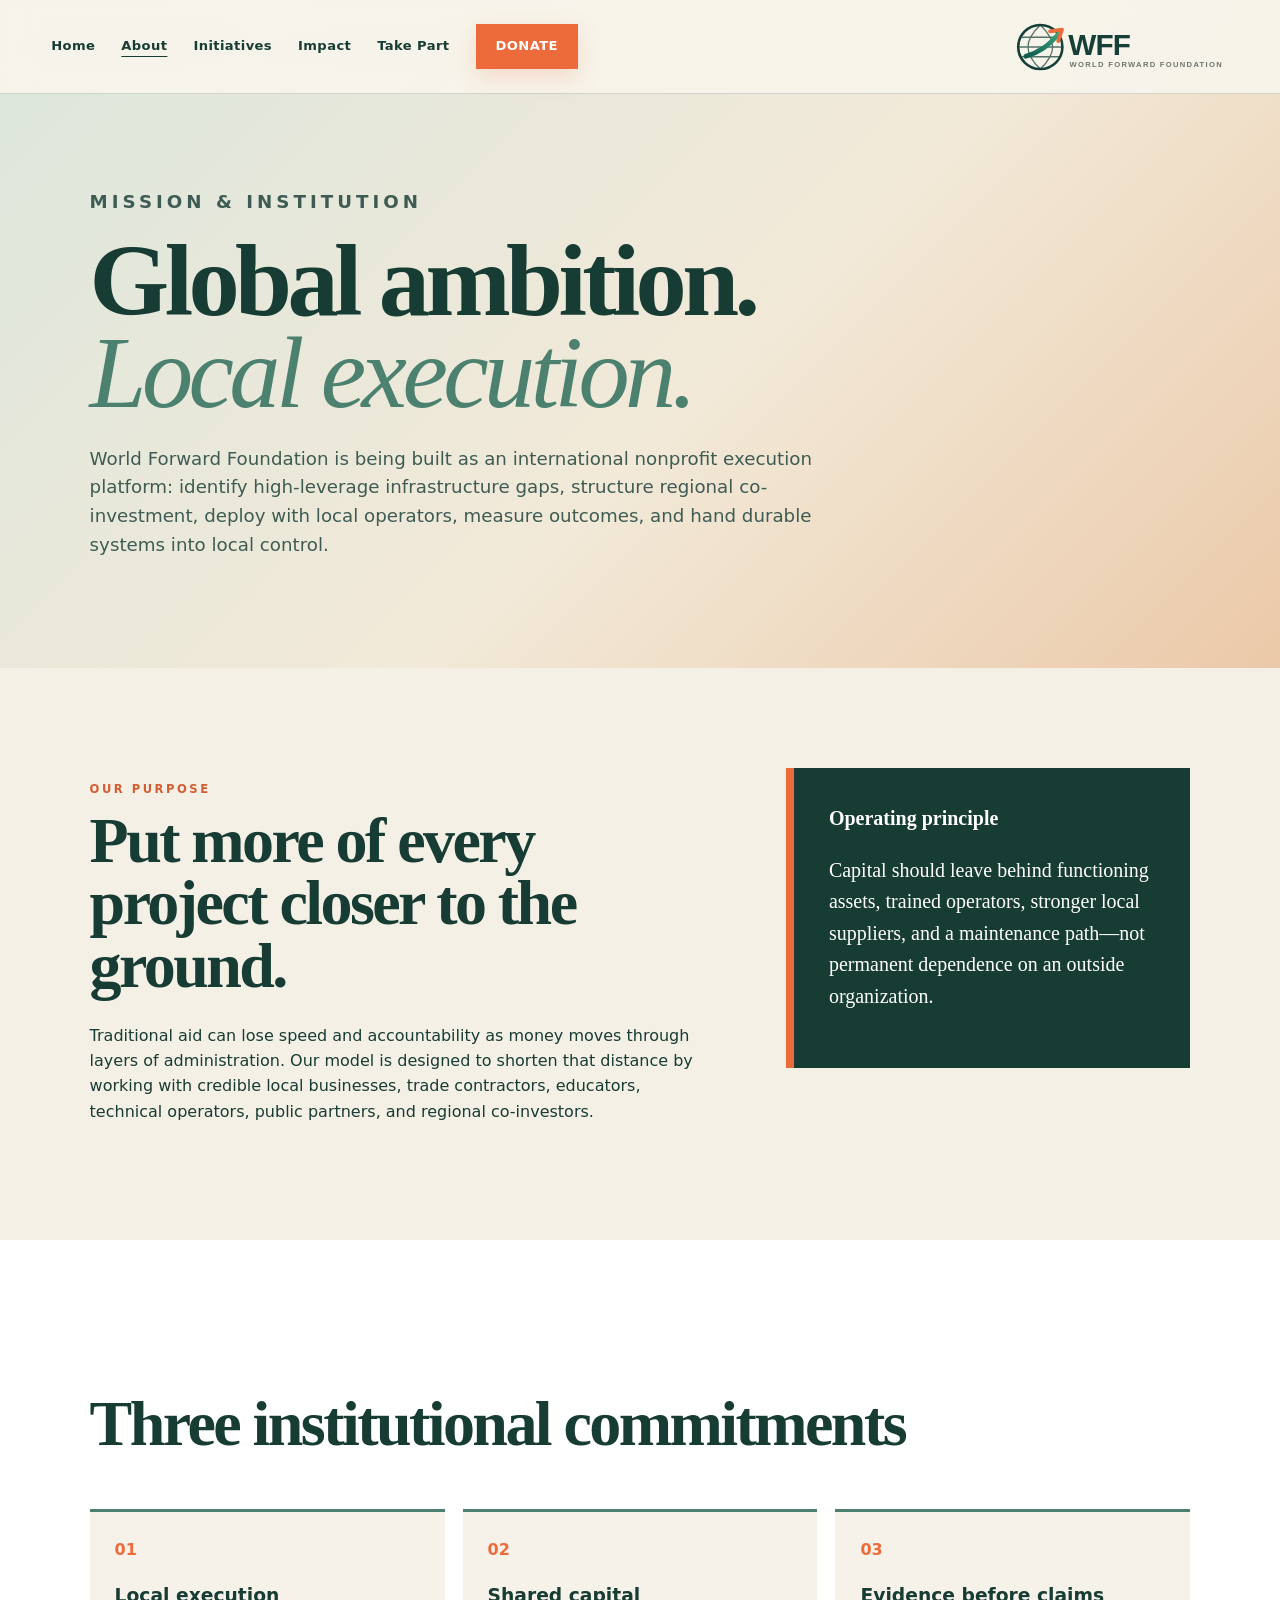
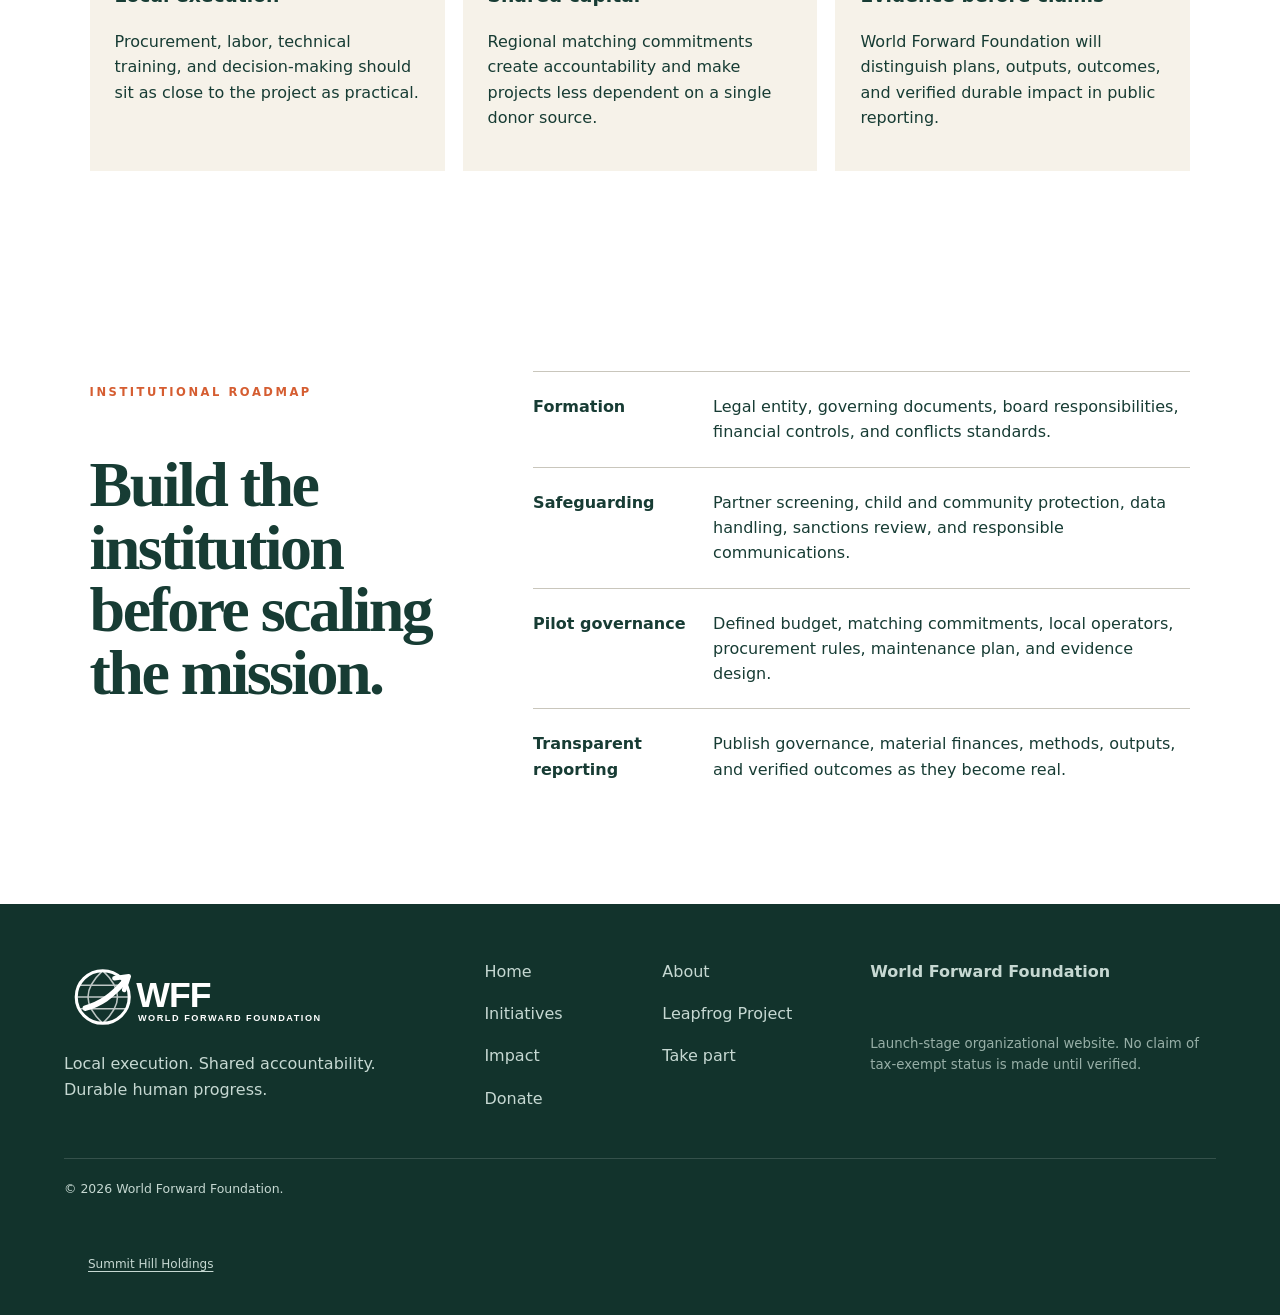
==== commit 71622a10: "Migrate branding and domain configuration to Summit Hill Holdings" ====
--- a/about/index.html
+++ b/about/index.html
@@ -1 +1 @@
-<!doctype html><html lang="en"><head><meta charset="utf-8"><meta name="viewport" content="width=device-width,initial-scale=1"><title>About | World Forward Foundation</title><meta name="description" content="World Forward Foundation is an international nonprofit execution platform built around local delivery, regional co-investment, transparent evidence, and durable handoff."><link rel="stylesheet" href="/site.css"><link rel="stylesheet" href="/wff-upgrade.css"><link rel="icon" href="/assets/favicon.svg" type="image/svg+xml"></head><body class="wff"><a class="skip" href="#main">Skip to content</a><header class="global-header"><a class="logo-link" href="/"><img src="/assets/wff-logo.svg" alt="World Forward Foundation"></a><nav aria-label="Primary"><a href="/">Home</a><a href="/about" aria-current="page">About</a><a href="/initiatives">Initiatives</a><a href="/impact">Impact</a><a href="/get-involved">Take Part</a><a class="donate" href="/donate">Donate</a></nav><button class="menu" aria-label="Open navigation" aria-expanded="false">☰</button></header><main id="main"><section class="page-hero"><div class="hero-media"></div><div class="hero-copy"><p class="kicker">MISSION & INSTITUTION</p><h1>Global ambition.<br><em>Local execution.</em></h1><p>World Forward Foundation is being built as an international nonprofit execution platform: identify high-leverage infrastructure gaps, structure regional co-investment, deploy with local operators, measure outcomes, and hand durable systems into local control.</p></div></section><section class="content-grid"><article><p class="eyebrow">OUR PURPOSE</p><h2>Put more of every project closer to the ground.</h2><p>Traditional aid can lose speed and accountability as money moves through layers of administration. Our model is designed to shorten that distance by working with credible local businesses, trade contractors, educators, technical operators, public partners, and regional co-investors.</p></article><aside class="principle-card"><b>Operating principle</b><p>Capital should leave behind functioning assets, trained operators, stronger local suppliers, and a maintenance path—not permanent dependence on an outside organization.</p></aside></section><section class="editorial"><h2>Three institutional commitments</h2><div class="three"><article><span>01</span><h3>Local execution</h3><p>Procurement, labor, technical training, and decision-making should sit as close to the project as practical.</p></article><article><span>02</span><h3>Shared capital</h3><p>Regional matching commitments create accountability and make projects less dependent on a single donor source.</p></article><article><span>03</span><h3>Evidence before claims</h3><p>World Forward Foundation will distinguish plans, outputs, outcomes, and verified durable impact in public reporting.</p></article></div></section><section class="governance"><div><p class="eyebrow">INSTITUTIONAL ROADMAP</p><h2>Build the institution before scaling the mission.</h2></div><ol><li><b>Formation</b><span>Legal entity, governing documents, board responsibilities, financial controls, and conflicts standards.</span></li><li><b>Safeguarding</b><span>Partner screening, child and community protection, data handling, sanctions review, and responsible communications.</span></li><li><b>Pilot governance</b><span>Defined budget, matching commitments, local operators, procurement rules, maintenance plan, and evidence design.</span></li><li><b>Transparent reporting</b><span>Publish governance, material finances, methods, outputs, and verified outcomes as they become real.</span></li></ol></section></main><footer class="global-footer"><div class="footer-brand"><img src="/assets/wff-logo.svg" alt=""><p>Local execution. Shared accountability. Durable human progress.</p></div><nav><a href="/">Home</a><a href="/about">About</a><a href="/initiatives">Initiatives</a><a href="/initiatives/leapfrog">Leapfrog Project</a><a href="/impact">Impact</a><a href="/get-involved">Take part</a><a href="/donate">Donate</a></nav><div class="footer-note"><b>World Forward Foundation</b><small>Launch-stage organizational website. No claim of tax-exempt status is made until verified.</small></div><p class="copyright">© 2026 World Forward Foundation.</p></footer><script src="/site.js" defer></script></body></html>+<!doctype html><html lang="en"><head><meta charset="utf-8"><meta name="viewport" content="width=device-width,initial-scale=1"><title>About | World Forward Foundation</title><meta name="description" content="World Forward Foundation is an international nonprofit execution platform built around local delivery, regional co-investment, transparent evidence, and durable handoff."><link rel="stylesheet" href="/site.css"><link rel="stylesheet" href="/wff-upgrade.css"><link rel="icon" href="/assets/favicon.svg" type="image/svg+xml"><link rel="canonical" href="https://worldforwardfoundation.summithillholdings.com/about/"></head><body class="wff"><a class="skip" href="#main">Skip to content</a><header class="global-header"><a class="logo-link" href="/"><img src="/assets/wff-logo.svg" alt="World Forward Foundation"></a><nav aria-label="Primary"><a href="/">Home</a><a href="/about" aria-current="page">About</a><a href="/initiatives">Initiatives</a><a href="/impact">Impact</a><a href="/get-involved">Take Part</a><a class="donate" href="/donate">Donate</a></nav><button class="menu" aria-label="Open navigation" aria-expanded="false">☰</button></header><main id="main"><section class="page-hero"><div class="hero-media"></div><div class="hero-copy"><p class="kicker">MISSION & INSTITUTION</p><h1>Global ambition.<br><em>Local execution.</em></h1><p>World Forward Foundation is being built as an international nonprofit execution platform: identify high-leverage infrastructure gaps, structure regional co-investment, deploy with local operators, measure outcomes, and hand durable systems into local control.</p></div></section><section class="content-grid"><article><p class="eyebrow">OUR PURPOSE</p><h2>Put more of every project closer to the ground.</h2><p>Traditional aid can lose speed and accountability as money moves through layers of administration. Our model is designed to shorten that distance by working with credible local businesses, trade contractors, educators, technical operators, public partners, and regional co-investors.</p></article><aside class="principle-card"><b>Operating principle</b><p>Capital should leave behind functioning assets, trained operators, stronger local suppliers, and a maintenance path—not permanent dependence on an outside organization.</p></aside></section><section class="editorial"><h2>Three institutional commitments</h2><div class="three"><article><span>01</span><h3>Local execution</h3><p>Procurement, labor, technical training, and decision-making should sit as close to the project as practical.</p></article><article><span>02</span><h3>Shared capital</h3><p>Regional matching commitments create accountability and make projects less dependent on a single donor source.</p></article><article><span>03</span><h3>Evidence before claims</h3><p>World Forward Foundation will distinguish plans, outputs, outcomes, and verified durable impact in public reporting.</p></article></div></section><section class="governance"><div><p class="eyebrow">INSTITUTIONAL ROADMAP</p><h2>Build the institution before scaling the mission.</h2></div><ol><li><b>Formation</b><span>Legal entity, governing documents, board responsibilities, financial controls, and conflicts standards.</span></li><li><b>Safeguarding</b><span>Partner screening, child and community protection, data handling, sanctions review, and responsible communications.</span></li><li><b>Pilot governance</b><span>Defined budget, matching commitments, local operators, procurement rules, maintenance plan, and evidence design.</span></li><li><b>Transparent reporting</b><span>Publish governance, material finances, methods, outputs, and verified outcomes as they become real.</span></li></ol></section></main><footer class="global-footer"><div class="footer-brand"><img src="/assets/wff-logo.svg" alt=""><p>Local execution. Shared accountability. Durable human progress.</p></div><nav><a href="/">Home</a><a href="/about">About</a><a href="/initiatives">Initiatives</a><a href="/initiatives/leapfrog">Leapfrog Project</a><a href="/impact">Impact</a><a href="/get-involved">Take part</a><a href="/donate">Donate</a></nav><div class="footer-note"><b>World Forward Foundation</b><small>Launch-stage organizational website. No claim of tax-exempt status is made until verified.</small></div><p class="copyright">© 2026 World Forward Foundation.</p><p class="holding-company-link" style="margin:0;padding:16px 24px;font-size:12px;line-height:1.6"><a href="https://summithillholdings.com/" style="color:inherit;text-decoration:underline;text-underline-offset:3px">Summit Hill Holdings</a></p></footer><script src="/site.js" defer></script></body></html>
